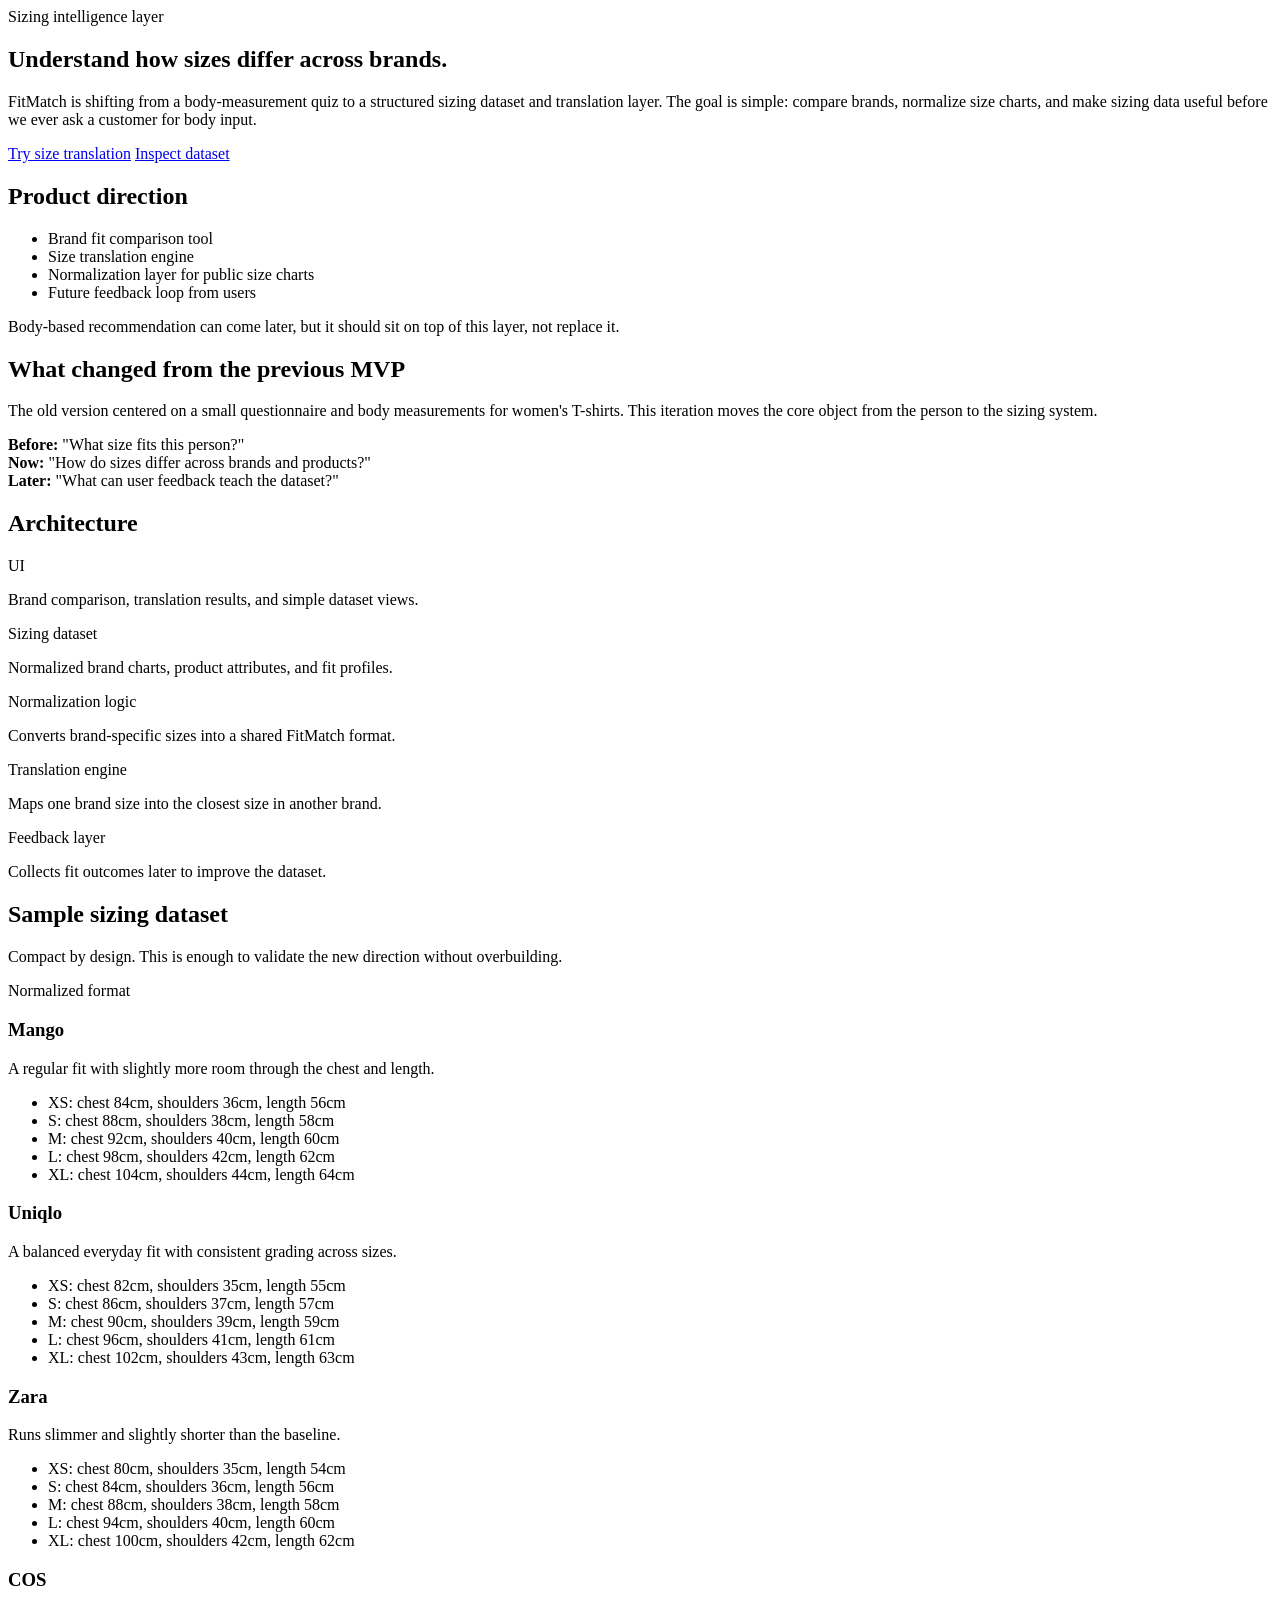
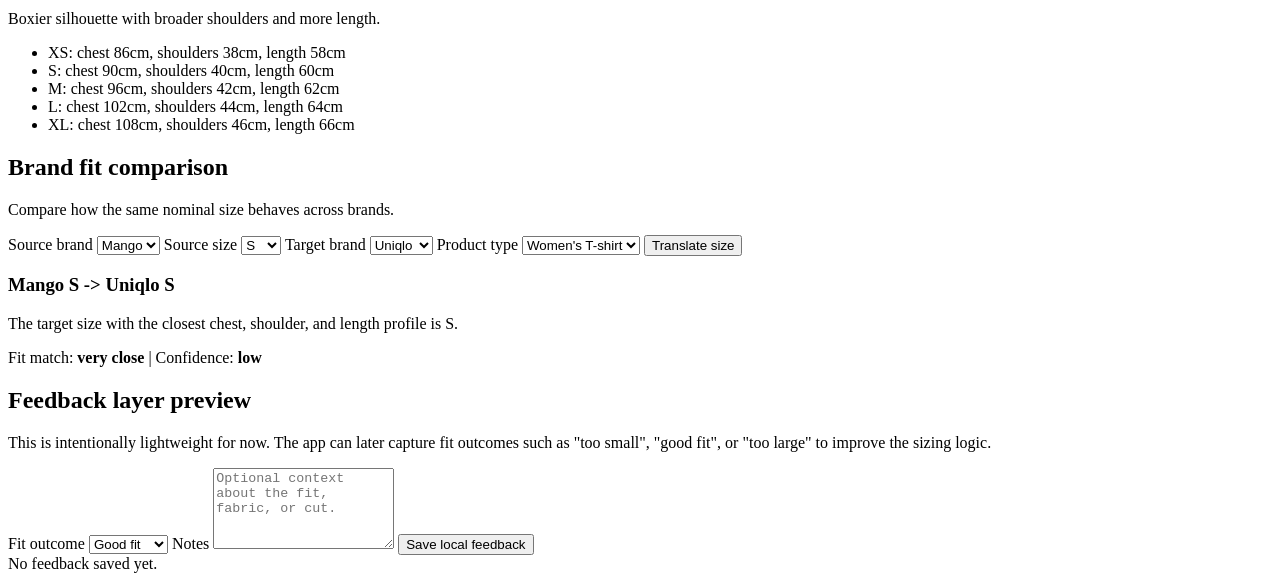
==== index.html @ 179698db "Add cache busting for GitHub Pages assets" ====
<!doctype html>
<html lang="en">
<head>
  <meta charset="utf-8" />
  <meta name="viewport" content="width=device-width, initial-scale=1" />
  <title>FitMatch - Sizing Intelligence Layer</title>
  <meta name="description" content="FitMatch helps translate and compare sizes across brands with a lightweight sizing intelligence layer." />
  <link rel="stylesheet" href="./css/styles.css?v=20260418-2" />
  <script src="./js/data.js?v=20260418-2" defer></script>
  <script src="./js/normalization.js?v=20260418-2" defer></script>
  <script src="./js/translator.js?v=20260418-2" defer></script>
  <script src="./js/app.js?v=20260418-2" defer></script>
</head>
<body>
  <main class="app-shell">
    <section class="hero card">
      <div class="hero-copy">
        <div class="eyebrow">Sizing intelligence layer</div>
        <h1>Understand how sizes differ across brands.</h1>
        <p class="lead">
          FitMatch is shifting from a body-measurement quiz to a structured sizing dataset and
          translation layer. The goal is simple: compare brands, normalize size charts, and make
          sizing data useful before we ever ask a customer for body input.
        </p>

        <div class="hero-actions">
          <a href="#compare" class="primary-link">Try size translation</a>
          <a href="#dataset" class="secondary-link">Inspect dataset</a>
        </div>
      </div>

      <aside class="hero-panel">
        <h2>Product direction</h2>
        <ul>
          <li>Brand fit comparison tool</li>
          <li>Size translation engine</li>
          <li>Normalization layer for public size charts</li>
          <li>Future feedback loop from users</li>
        </ul>
        <p class="note">
          Body-based recommendation can come later, but it should sit on top of this layer, not
          replace it.
        </p>
      </aside>
    </section>

    <section class="grid two-up">
      <article class="card section-card">
        <h2>What changed from the previous MVP</h2>
        <p>
          The old version centered on a small questionnaire and body measurements for women's
          T-shirts. This iteration moves the core object from the person to the sizing system.
        </p>
        <div class="bullet-list">
          <div><strong>Before:</strong> "What size fits this person?"</div>
          <div><strong>Now:</strong> "How do sizes differ across brands and products?"</div>
          <div><strong>Later:</strong> "What can user feedback teach the dataset?"</div>
        </div>
      </article>

      <article class="card section-card">
        <h2>Architecture</h2>
        <div class="architecture">
          <div>
            <span>UI</span>
            <p>Brand comparison, translation results, and simple dataset views.</p>
          </div>
          <div>
            <span>Sizing dataset</span>
            <p>Normalized brand charts, product attributes, and fit profiles.</p>
          </div>
          <div>
            <span>Normalization logic</span>
            <p>Converts brand-specific sizes into a shared FitMatch format.</p>
          </div>
          <div>
            <span>Translation engine</span>
            <p>Maps one brand size into the closest size in another brand.</p>
          </div>
          <div>
            <span>Feedback layer</span>
            <p>Collects fit outcomes later to improve the dataset.</p>
          </div>
        </div>
      </article>
    </section>

    <section id="dataset" class="card section-card">
      <div class="section-heading">
        <div>
          <h2>Sample sizing dataset</h2>
          <p>Compact by design. This is enough to validate the new direction without overbuilding.</p>
        </div>
        <span class="badge">Normalized format</span>
      </div>
      <div id="datasetGrid" class="brand-grid"></div>
    </section>

    <section id="compare" class="grid two-up">
      <article class="card section-card">
        <div class="section-heading">
          <div>
            <h2>Brand fit comparison</h2>
            <p>Compare how the same nominal size behaves across brands.</p>
          </div>
        </div>

        <form id="compareForm" class="form-grid">
          <label>
            Source brand
            <select id="sourceBrand"></select>
          </label>

          <label>
            Source size
            <select id="sourceSize"></select>
          </label>

          <label>
            Target brand
            <select id="targetBrand"></select>
          </label>

          <label>
            Product type
            <select id="productType">
              <option value="tshirt">Women's T-shirt</option>
            </select>
          </label>

          <button type="submit">Translate size</button>
        </form>

        <div id="translationResult" class="result-box">
          <h3>Translation result</h3>
          <p>Select two brands to see how the same size translates.</p>
        </div>
      </article>

      <article class="card section-card">
        <h2>Feedback layer preview</h2>
        <p>
          This is intentionally lightweight for now. The app can later capture fit outcomes such
          as "too small", "good fit", or "too large" to improve the sizing logic.
        </p>
        <div class="feedback-box">
          <label>
            Fit outcome
            <select id="feedbackOutcome">
              <option value="too_small">Too small</option>
              <option value="good_fit" selected>Good fit</option>
              <option value="too_large">Too large</option>
            </select>
          </label>
          <label>
            Notes
            <textarea id="feedbackNotes" rows="5" placeholder="Optional context about the fit, fabric, or cut."></textarea>
          </label>
          <button type="button" id="saveFeedback">Save local feedback</button>
        </div>
        <div id="feedbackStatus" class="micro-status">No feedback saved yet.</div>
      </article>
    </section>
  </main>
</body>
</html>
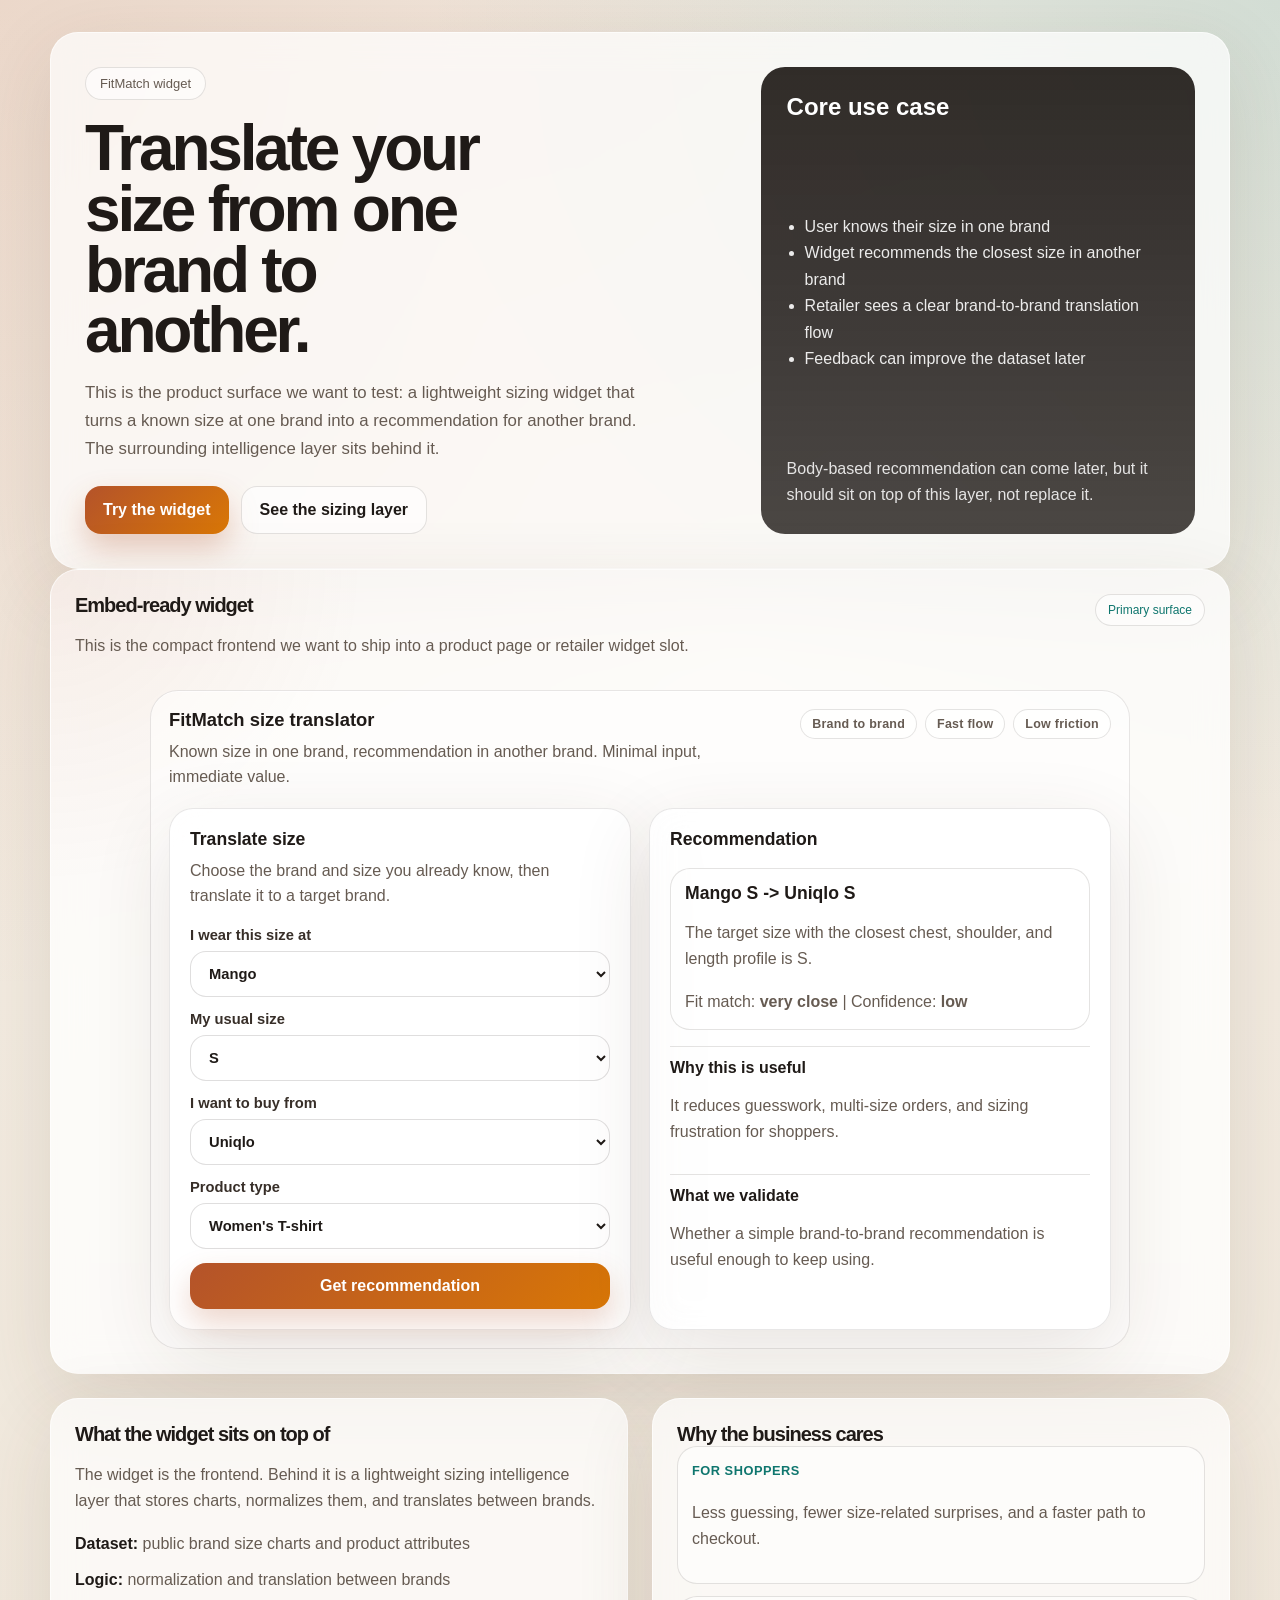
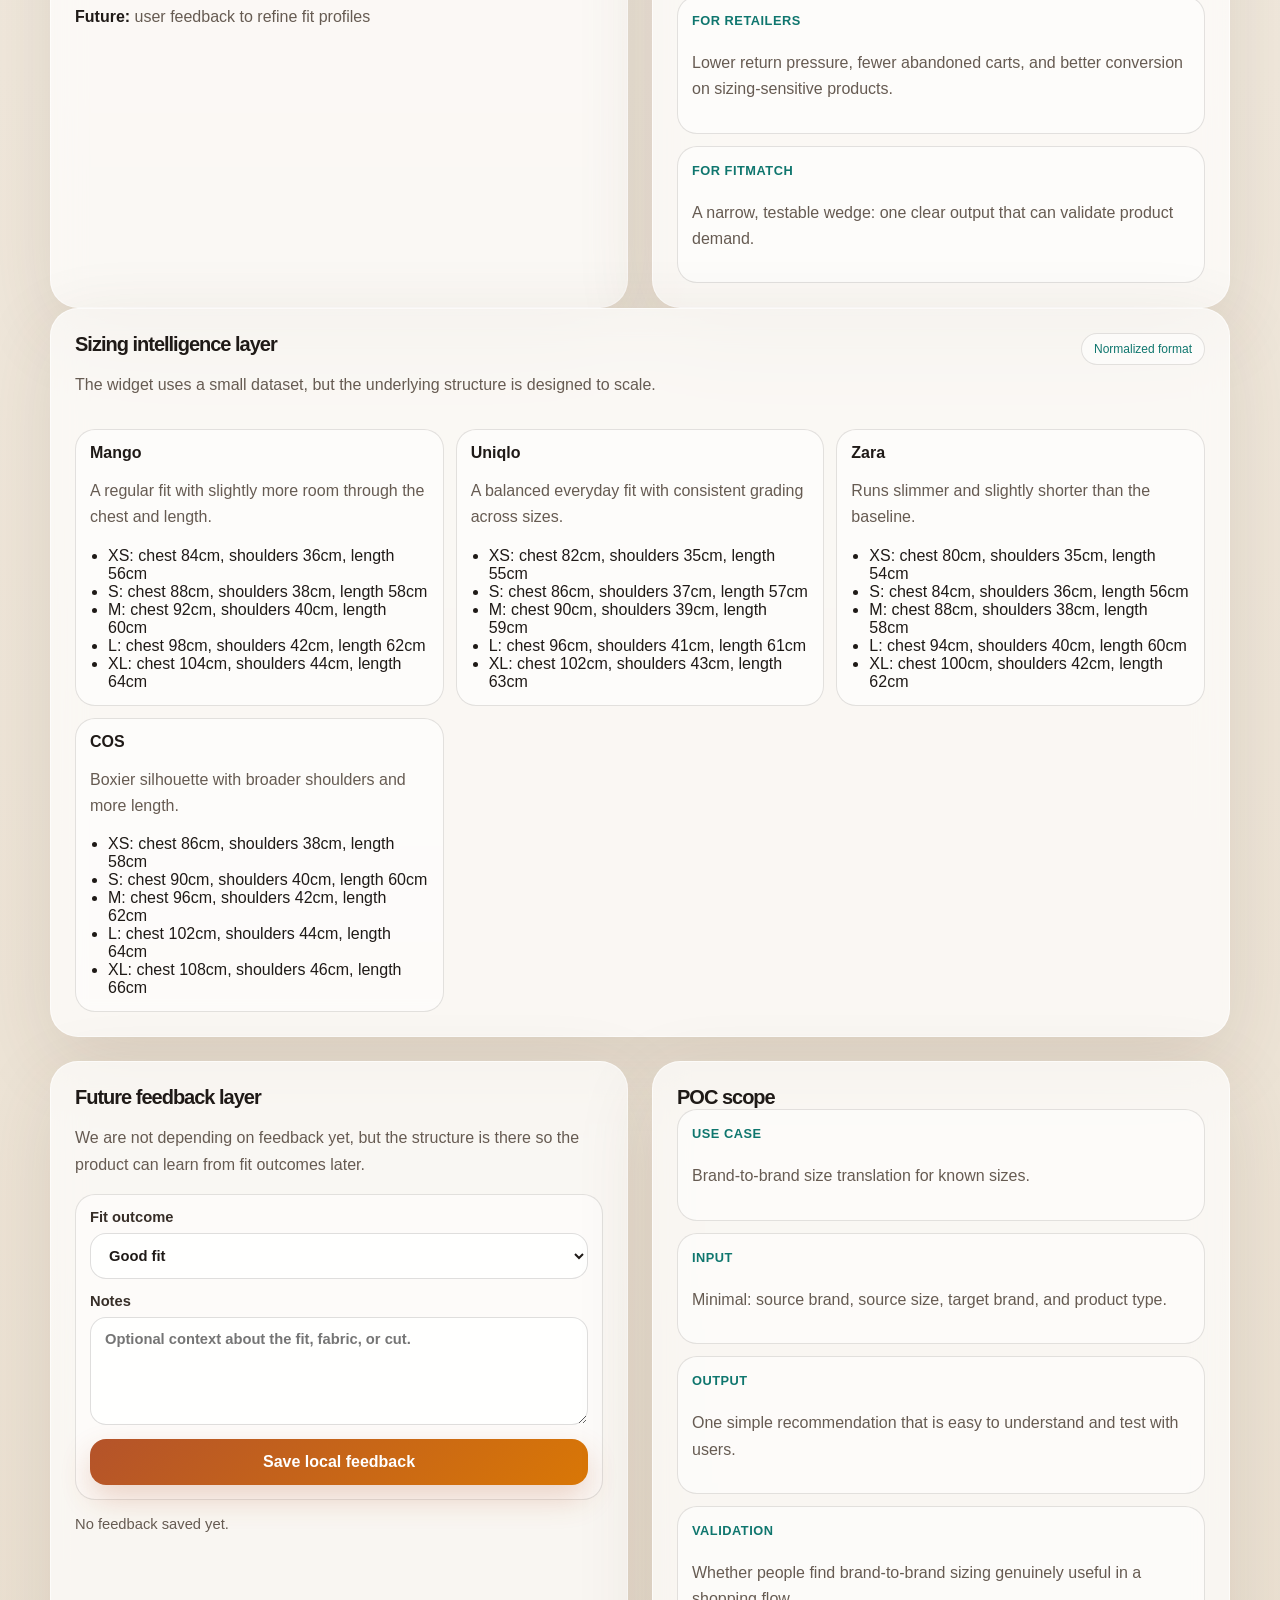
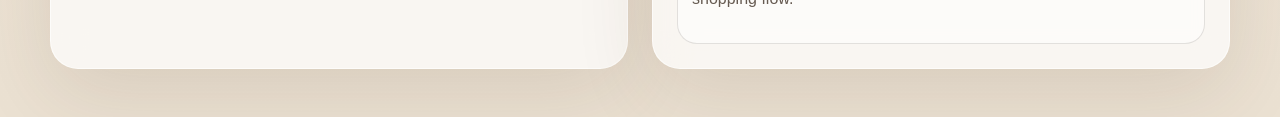
==== commit db843f0c: "Shape widget as embed-ready component" ====
--- a/index.html
+++ b/index.html
@@ -5,143 +5,171 @@
   <meta name="viewport" content="width=device-width, initial-scale=1" />
   <title>FitMatch - Sizing Intelligence Layer</title>
   <meta name="description" content="FitMatch helps translate and compare sizes across brands with a lightweight sizing intelligence layer." />
-  <link rel="stylesheet" href="./css/styles.css?v=20260418-2" />
-  <script src="./js/data.js?v=20260418-2" defer></script>
-  <script src="./js/normalization.js?v=20260418-2" defer></script>
-  <script src="./js/translator.js?v=20260418-2" defer></script>
-  <script src="./js/app.js?v=20260418-2" defer></script>
+  <link rel="stylesheet" href="./css/styles.css?v=20260418-4" />
+  <script src="./js/data.js?v=20260418-4" defer></script>
+  <script src="./js/normalization.js?v=20260418-4" defer></script>
+  <script src="./js/translator.js?v=20260418-4" defer></script>
+  <script src="./js/app.js?v=20260418-4" defer></script>
 </head>
 <body>
   <main class="app-shell">
     <section class="hero card">
       <div class="hero-copy">
-        <div class="eyebrow">Sizing intelligence layer</div>
-        <h1>Understand how sizes differ across brands.</h1>
+        <div class="eyebrow">FitMatch widget</div>
+        <h1>Translate your size from one brand to another.</h1>
         <p class="lead">
-          FitMatch is shifting from a body-measurement quiz to a structured sizing dataset and
-          translation layer. The goal is simple: compare brands, normalize size charts, and make
-          sizing data useful before we ever ask a customer for body input.
+          This is the product surface we want to test: a lightweight sizing widget that turns a
+          known size at one brand into a recommendation for another brand. The surrounding
+          intelligence layer sits behind it.
         </p>
 
         <div class="hero-actions">
-          <a href="#compare" class="primary-link">Try size translation</a>
-          <a href="#dataset" class="secondary-link">Inspect dataset</a>
+          <a href="#widget" class="primary-link">Try the widget</a>
+          <a href="#system" class="secondary-link">See the sizing layer</a>
         </div>
       </div>
 
       <aside class="hero-panel">
-        <h2>Product direction</h2>
+        <h2>Core use case</h2>
         <ul>
-          <li>Brand fit comparison tool</li>
-          <li>Size translation engine</li>
-          <li>Normalization layer for public size charts</li>
-          <li>Future feedback loop from users</li>
+          <li>User knows their size in one brand</li>
+          <li>Widget recommends the closest size in another brand</li>
+          <li>Retailer sees a clear brand-to-brand translation flow</li>
+          <li>Feedback can improve the dataset later</li>
         </ul>
         <p class="note">
-          Body-based recommendation can come later, but it should sit on top of this layer, not
-          replace it.
+          Body-based recommendation can come later, but it should sit on top of this layer, not replace it.
         </p>
       </aside>
     </section>
 
-    <section class="grid two-up">
-      <article class="card section-card">
-        <h2>What changed from the previous MVP</h2>
-        <p>
-          The old version centered on a small questionnaire and body measurements for women's
-          T-shirts. This iteration moves the core object from the person to the sizing system.
-        </p>
-        <div class="bullet-list">
-          <div><strong>Before:</strong> "What size fits this person?"</div>
-          <div><strong>Now:</strong> "How do sizes differ across brands and products?"</div>
-          <div><strong>Later:</strong> "What can user feedback teach the dataset?"</div>
-        </div>
-      </article>
-
-      <article class="card section-card">
-        <h2>Architecture</h2>
-        <div class="architecture">
-          <div>
-            <span>UI</span>
-            <p>Brand comparison, translation results, and simple dataset views.</p>
-          </div>
-          <div>
-            <span>Sizing dataset</span>
-            <p>Normalized brand charts, product attributes, and fit profiles.</p>
-          </div>
-          <div>
-            <span>Normalization logic</span>
-            <p>Converts brand-specific sizes into a shared FitMatch format.</p>
-          </div>
-          <div>
-            <span>Translation engine</span>
-            <p>Maps one brand size into the closest size in another brand.</p>
-          </div>
-          <div>
-            <span>Feedback layer</span>
-            <p>Collects fit outcomes later to improve the dataset.</p>
-          </div>
-        </div>
-      </article>
-    </section>
-
-    <section id="dataset" class="card section-card">
+    <section id="widget" class="card section-card widget-card">
       <div class="section-heading">
         <div>
-          <h2>Sample sizing dataset</h2>
-          <p>Compact by design. This is enough to validate the new direction without overbuilding.</p>
+          <h2>Embed-ready widget</h2>
+          <p>This is the compact frontend we want to ship into a product page or retailer widget slot.</p>
+        </div>
+        <span class="badge">Primary surface</span>
+      </div>
+
+      <div class="widget-shell">
+        <div class="widget-shell-top">
+          <div>
+            <h3>FitMatch size translator</h3>
+            <p>Known size in one brand, recommendation in another brand. Minimal input, immediate value.</p>
+          </div>
+          <div class="widget-chip-row">
+            <span class="widget-chip">Brand to brand</span>
+            <span class="widget-chip">Fast flow</span>
+            <span class="widget-chip">Low friction</span>
+          </div>
+        </div>
+
+        <div class="grid two-up widget-grid">
+          <article class="widget-form card">
+            <div class="widget-header">
+              <h3>Translate size</h3>
+              <p>Choose the brand and size you already know, then translate it to a target brand.</p>
+            </div>
+
+            <form id="compareForm" class="form-grid">
+              <label>
+                I wear this size at
+                <select id="sourceBrand"></select>
+              </label>
+
+              <label>
+                My usual size
+                <select id="sourceSize"></select>
+              </label>
+
+              <label>
+                I want to buy from
+                <select id="targetBrand"></select>
+              </label>
+
+              <label>
+                Product type
+                <select id="productType">
+                  <option value="tshirt">Women's T-shirt</option>
+                </select>
+              </label>
+
+              <button type="submit">Get recommendation</button>
+            </form>
+          </article>
+
+          <article class="widget-result card">
+            <h3>Recommendation</h3>
+            <div id="translationResult" class="result-box">
+              <h3>Translation result</h3>
+              <p>Select two brands to see how the same size translates.</p>
+            </div>
+            <div class="widget-summary">
+              <div>
+                <strong>Why this is useful</strong>
+                <p>It reduces guesswork, multi-size orders, and sizing frustration for shoppers.</p>
+              </div>
+              <div>
+                <strong>What we validate</strong>
+                <p>Whether a simple brand-to-brand recommendation is useful enough to keep using.</p>
+              </div>
+            </div>
+          </article>
+        </div>
+      </div>
+    </section>
+
+    <section class="grid two-up">
+      <article class="card section-card">
+        <h2>What the widget sits on top of</h2>
+        <p>
+          The widget is the frontend. Behind it is a lightweight sizing intelligence layer that
+          stores charts, normalizes them, and translates between brands.
+        </p>
+        <div class="bullet-list">
+          <div><strong>Dataset:</strong> public brand size charts and product attributes</div>
+          <div><strong>Logic:</strong> normalization and translation between brands</div>
+          <div><strong>Future:</strong> user feedback to refine fit profiles</div>
+        </div>
+      </article>
+
+      <article class="card section-card">
+        <h2>Why the business cares</h2>
+        <div class="architecture">
+          <div>
+            <span>For shoppers</span>
+            <p>Less guessing, fewer size-related surprises, and a faster path to checkout.</p>
+          </div>
+          <div>
+            <span>For retailers</span>
+            <p>Lower return pressure, fewer abandoned carts, and better conversion on sizing-sensitive products.</p>
+          </div>
+          <div>
+            <span>For FitMatch</span>
+            <p>A narrow, testable wedge: one clear output that can validate product demand.</p>
+          </div>
+        </div>
+      </article>
+    </section>
+
+    <section id="system" class="card section-card">
+      <div class="section-heading">
+        <div>
+          <h2>Sizing intelligence layer</h2>
+          <p>The widget uses a small dataset, but the underlying structure is designed to scale.</p>
         </div>
         <span class="badge">Normalized format</span>
       </div>
       <div id="datasetGrid" class="brand-grid"></div>
     </section>
 
-    <section id="compare" class="grid two-up">
-      <article class="card section-card">
-        <div class="section-heading">
-          <div>
-            <h2>Brand fit comparison</h2>
-            <p>Compare how the same nominal size behaves across brands.</p>
-          </div>
-        </div>
-
-        <form id="compareForm" class="form-grid">
-          <label>
-            Source brand
-            <select id="sourceBrand"></select>
-          </label>
-
-          <label>
-            Source size
-            <select id="sourceSize"></select>
-          </label>
-
-          <label>
-            Target brand
-            <select id="targetBrand"></select>
-          </label>
-
-          <label>
-            Product type
-            <select id="productType">
-              <option value="tshirt">Women's T-shirt</option>
-            </select>
-          </label>
-
-          <button type="submit">Translate size</button>
-        </form>
-
-        <div id="translationResult" class="result-box">
-          <h3>Translation result</h3>
-          <p>Select two brands to see how the same size translates.</p>
-        </div>
-      </article>
-
-      <article class="card section-card">
-        <h2>Feedback layer preview</h2>
+    <section class="grid two-up">
+      <article class="card section-card">
+        <h2>Future feedback layer</h2>
         <p>
-          This is intentionally lightweight for now. The app can later capture fit outcomes such
-          as "too small", "good fit", or "too large" to improve the sizing logic.
+          We are not depending on feedback yet, but the structure is there so the product can
+          learn from fit outcomes later.
         </p>
         <div class="feedback-box">
           <label>
@@ -160,6 +188,28 @@
         </div>
         <div id="feedbackStatus" class="micro-status">No feedback saved yet.</div>
       </article>
+
+      <article class="card section-card">
+        <h2>POC scope</h2>
+        <div class="architecture">
+          <div>
+            <span>Use case</span>
+            <p>Brand-to-brand size translation for known sizes.</p>
+          </div>
+          <div>
+            <span>Input</span>
+            <p>Minimal: source brand, source size, target brand, and product type.</p>
+          </div>
+          <div>
+            <span>Output</span>
+            <p>One simple recommendation that is easy to understand and test with users.</p>
+          </div>
+          <div>
+            <span>Validation</span>
+            <p>Whether people find brand-to-brand sizing genuinely useful in a shopping flow.</p>
+          </div>
+        </div>
+      </article>
     </section>
   </main>
 </body>
--- a/css/styles.css
+++ b/css/styles.css
@@ -0,0 +1,436 @@
+:root {
+  --bg: #f5efe6;
+  --bg-2: #ebe1d2;
+  --card: rgba(255, 255, 255, 0.7);
+  --card-border: rgba(36, 28, 22, 0.12);
+  --text: #1f1a17;
+  --muted: #665b52;
+  --accent: #b4532a;
+  --accent-2: #0f766e;
+  --shadow: 0 24px 80px rgba(74, 47, 31, 0.12);
+  --radius: 28px;
+}
+
+* {
+  box-sizing: border-box;
+}
+
+html {
+  scroll-behavior: smooth;
+}
+
+body {
+  margin: 0;
+  min-height: 100vh;
+  color: var(--text);
+  font-family: Inter, "Segoe UI", Arial, sans-serif;
+  background:
+    radial-gradient(circle at top left, rgba(180, 83, 42, 0.15), transparent 28%),
+    radial-gradient(circle at top right, rgba(15, 118, 110, 0.15), transparent 24%),
+    linear-gradient(180deg, var(--bg) 0%, var(--bg-2) 100%);
+}
+
+a {
+  color: inherit;
+  text-decoration: none;
+}
+
+.app-shell {
+  width: min(1180px, calc(100% - 32px));
+  margin: 0 auto;
+  padding: 32px 0 48px;
+}
+
+.card {
+  background: var(--card);
+  border: 1px solid rgba(255, 255, 255, 0.6);
+  backdrop-filter: blur(16px);
+  box-shadow: var(--shadow);
+  border-radius: var(--radius);
+}
+
+.hero {
+  display: grid;
+  grid-template-columns: 1.2fr 0.8fr;
+  gap: 24px;
+  padding: 34px;
+}
+
+.hero-copy h1,
+.section-card h2 {
+  margin: 0;
+  letter-spacing: -0.05em;
+}
+
+.hero-copy h1 {
+  font-size: clamp(2.4rem, 5vw, 4.8rem);
+  line-height: 0.95;
+  max-width: 12ch;
+}
+
+.eyebrow,
+.badge {
+  display: inline-flex;
+  align-items: center;
+  border-radius: 999px;
+  border: 1px solid var(--card-border);
+  background: rgba(255, 255, 255, 0.55);
+}
+
+.eyebrow {
+  padding: 8px 14px;
+  font-size: 13px;
+  color: var(--muted);
+  margin-bottom: 18px;
+}
+
+.lead,
+.section-card p,
+.hero-panel li,
+.hero-panel .note,
+.result-box p,
+.micro-status,
+.architecture p,
+.bullet-list {
+  color: var(--muted);
+  line-height: 1.65;
+}
+
+.lead {
+  margin: 18px 0 0;
+  max-width: 62ch;
+  font-size: 1.05rem;
+}
+
+.hero-actions {
+  display: flex;
+  flex-wrap: wrap;
+  gap: 12px;
+  margin-top: 24px;
+}
+
+.primary-link,
+.secondary-link,
+button {
+  border-radius: 16px;
+  padding: 14px 18px;
+  font: inherit;
+  font-weight: 700;
+}
+
+.primary-link,
+.secondary-link {
+  display: inline-flex;
+  align-items: center;
+  justify-content: center;
+}
+
+.primary-link {
+  color: #fff;
+  background: linear-gradient(135deg, var(--accent), #d97706);
+  box-shadow: 0 14px 30px rgba(180, 83, 42, 0.28);
+}
+
+.secondary-link {
+  border: 1px solid var(--card-border);
+  background: rgba(255, 255, 255, 0.6);
+}
+
+.hero-panel {
+  padding: 26px;
+  display: flex;
+  flex-direction: column;
+  justify-content: space-between;
+  gap: 18px;
+  color: #fff;
+  border-radius: calc(var(--radius) - 4px);
+  background:
+    linear-gradient(180deg, rgba(31, 26, 23, 0.92), rgba(31, 26, 23, 0.8)),
+    url("https://images.unsplash.com/photo-1483985988355-763728e1935b?auto=format&fit=crop&w=1200&q=80") center/cover;
+}
+
+.hero-panel h2 {
+  margin: 0 0 10px;
+}
+
+.hero-panel ul {
+  margin: 0;
+  padding-left: 18px;
+}
+
+.hero-panel li {
+  color: rgba(255, 255, 255, 0.9);
+}
+
+.hero-panel .note {
+  color: rgba(255, 255, 255, 0.86);
+  margin: 0;
+}
+
+.grid {
+  display: grid;
+  gap: 24px;
+  margin-top: 24px;
+}
+
+.two-up {
+  grid-template-columns: repeat(2, minmax(0, 1fr));
+}
+
+.section-card {
+  padding: 24px;
+}
+
+.widget-card {
+  background:
+    radial-gradient(circle at top left, rgba(180, 83, 42, 0.08), transparent 22%),
+    rgba(255, 255, 255, 0.78);
+}
+
+.widget-shell {
+  max-width: 980px;
+  margin: 0 auto;
+  padding: 18px;
+  border-radius: 28px;
+  border: 1px solid rgba(36, 28, 22, 0.1);
+  background: rgba(255, 255, 255, 0.5);
+  box-shadow: inset 0 1px 0 rgba(255, 255, 255, 0.6);
+}
+
+.widget-shell-top {
+  display: flex;
+  align-items: flex-start;
+  justify-content: space-between;
+  gap: 18px;
+  margin-bottom: 18px;
+}
+
+.widget-shell-top h3 {
+  margin: 0 0 8px;
+  font-size: 1.15rem;
+}
+
+.widget-shell-top p {
+  margin: 0;
+  color: var(--muted);
+  line-height: 1.6;
+  max-width: 60ch;
+}
+
+.widget-chip-row {
+  display: flex;
+  flex-wrap: wrap;
+  justify-content: flex-end;
+  gap: 8px;
+}
+
+.widget-chip {
+  display: inline-flex;
+  align-items: center;
+  padding: 7px 11px;
+  border-radius: 999px;
+  border: 1px solid rgba(36, 28, 22, 0.12);
+  background: rgba(255, 255, 255, 0.72);
+  color: var(--muted);
+  font-size: 0.78rem;
+  font-weight: 700;
+  letter-spacing: 0.02em;
+}
+
+.section-heading {
+  display: flex;
+  align-items: flex-start;
+  justify-content: space-between;
+  gap: 16px;
+  margin-bottom: 14px;
+}
+
+.section-card h2 {
+  font-size: 1.25rem;
+}
+
+.badge {
+  padding: 8px 12px;
+  font-size: 12px;
+  color: var(--accent-2);
+  white-space: nowrap;
+}
+
+.bullet-list {
+  display: grid;
+  gap: 10px;
+  margin-top: 16px;
+}
+
+.bullet-list strong {
+  color: var(--text);
+}
+
+.architecture {
+  display: grid;
+  gap: 12px;
+}
+
+.architecture > div,
+.brand-card,
+.result-box,
+.feedback-box {
+  border: 1px solid var(--card-border);
+  border-radius: 20px;
+  background: rgba(255, 255, 255, 0.52);
+  padding: 14px;
+}
+
+.architecture span {
+  display: inline-flex;
+  margin-bottom: 6px;
+  font-size: 0.8rem;
+  font-weight: 700;
+  letter-spacing: 0.04em;
+  text-transform: uppercase;
+  color: var(--accent-2);
+}
+
+.brand-grid {
+  display: grid;
+  grid-template-columns: repeat(3, minmax(0, 1fr));
+  gap: 12px;
+}
+
+.brand-card h3,
+.result-box h3 {
+  margin: 0 0 8px;
+  font-size: 1rem;
+}
+
+.brand-card ul {
+  margin: 10px 0 0;
+  padding-left: 18px;
+}
+
+.form-grid,
+.feedback-box {
+  display: grid;
+  gap: 14px;
+}
+
+.widget-grid {
+  gap: 18px;
+  margin-top: 4px;
+}
+
+.widget-form,
+.widget-result {
+  padding: 20px;
+  border-radius: 24px;
+  background: rgba(255, 255, 255, 0.6);
+  border: 1px solid rgba(36, 28, 22, 0.1);
+}
+
+.widget-header h3,
+.widget-result h3 {
+  margin: 0 0 8px;
+  font-size: 1.1rem;
+}
+
+.widget-header p {
+  margin: 0 0 18px;
+  color: var(--muted);
+  line-height: 1.6;
+}
+
+.widget-summary {
+  display: grid;
+  gap: 12px;
+  margin-top: 16px;
+}
+
+.widget-summary > div {
+  padding-top: 12px;
+  border-top: 1px solid rgba(36, 28, 22, 0.12);
+}
+
+.widget-summary strong {
+  display: block;
+  margin-bottom: 4px;
+}
+
+label {
+  display: grid;
+  gap: 8px;
+  font-size: 0.92rem;
+  font-weight: 600;
+  color: #372e28;
+}
+
+select,
+textarea {
+  width: 100%;
+  border: 1px solid rgba(31, 26, 23, 0.14);
+  border-radius: 16px;
+  padding: 13px 14px;
+  font: inherit;
+  background: rgba(255, 255, 255, 0.82);
+  color: var(--text);
+  outline: none;
+}
+
+select:focus,
+textarea:focus {
+  border-color: rgba(180, 83, 42, 0.45);
+}
+
+button {
+  border: 0;
+  cursor: pointer;
+  background: linear-gradient(135deg, var(--accent), #d97706);
+  color: #fff;
+  box-shadow: 0 14px 30px rgba(180, 83, 42, 0.24);
+}
+
+.result-box {
+  margin-top: 18px;
+}
+
+.result-box p:last-child {
+  margin-bottom: 0;
+}
+
+.micro-status {
+  margin-top: 12px;
+  font-size: 0.92rem;
+}
+
+@media (max-width: 920px) {
+  .hero,
+  .two-up,
+  .brand-grid {
+    grid-template-columns: 1fr;
+  }
+
+  .hero,
+  .section-card {
+    padding: 22px;
+  }
+
+  .section-heading {
+    flex-direction: column;
+  }
+
+  .hero-copy h1 {
+    max-width: none;
+  }
+
+  .widget-form,
+  .widget-result {
+    padding: 18px;
+  }
+
+  .widget-shell-top {
+    flex-direction: column;
+  }
+
+  .widget-chip-row {
+    justify-content: flex-start;
+  }
+}
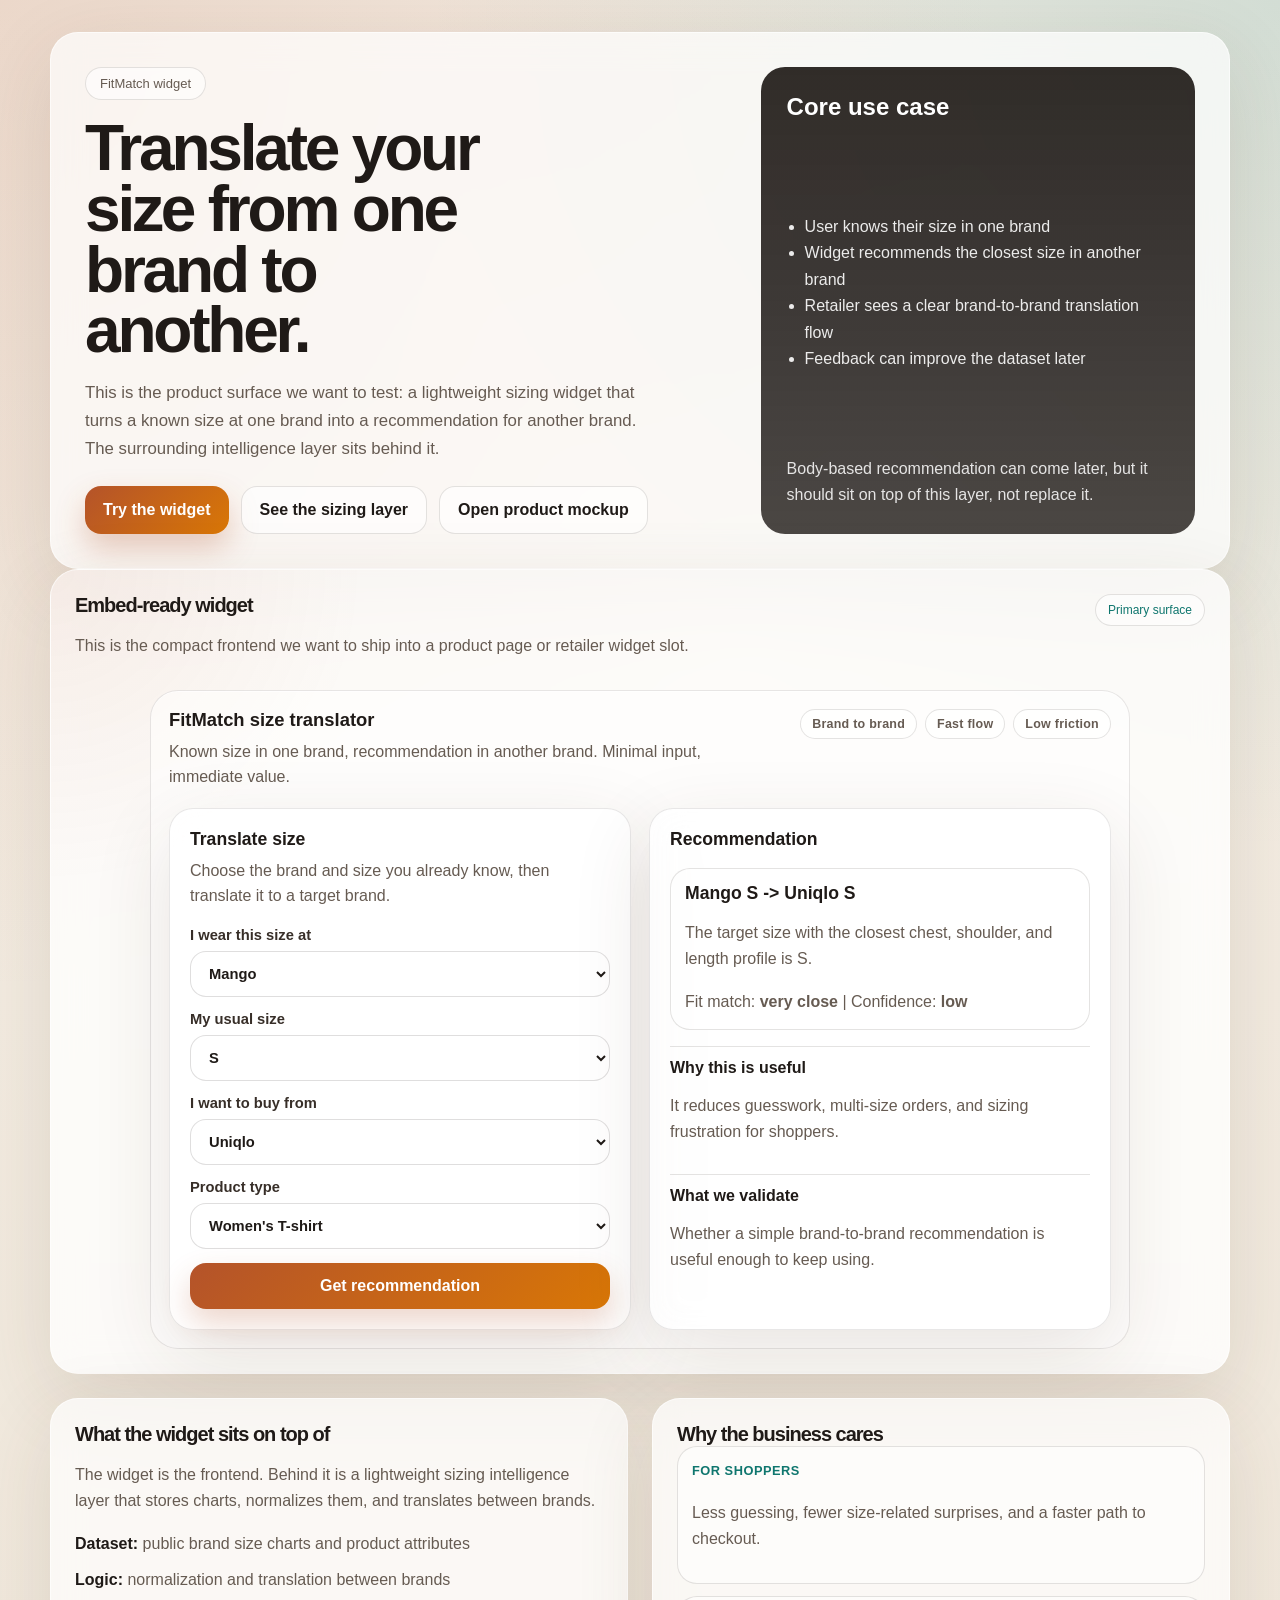
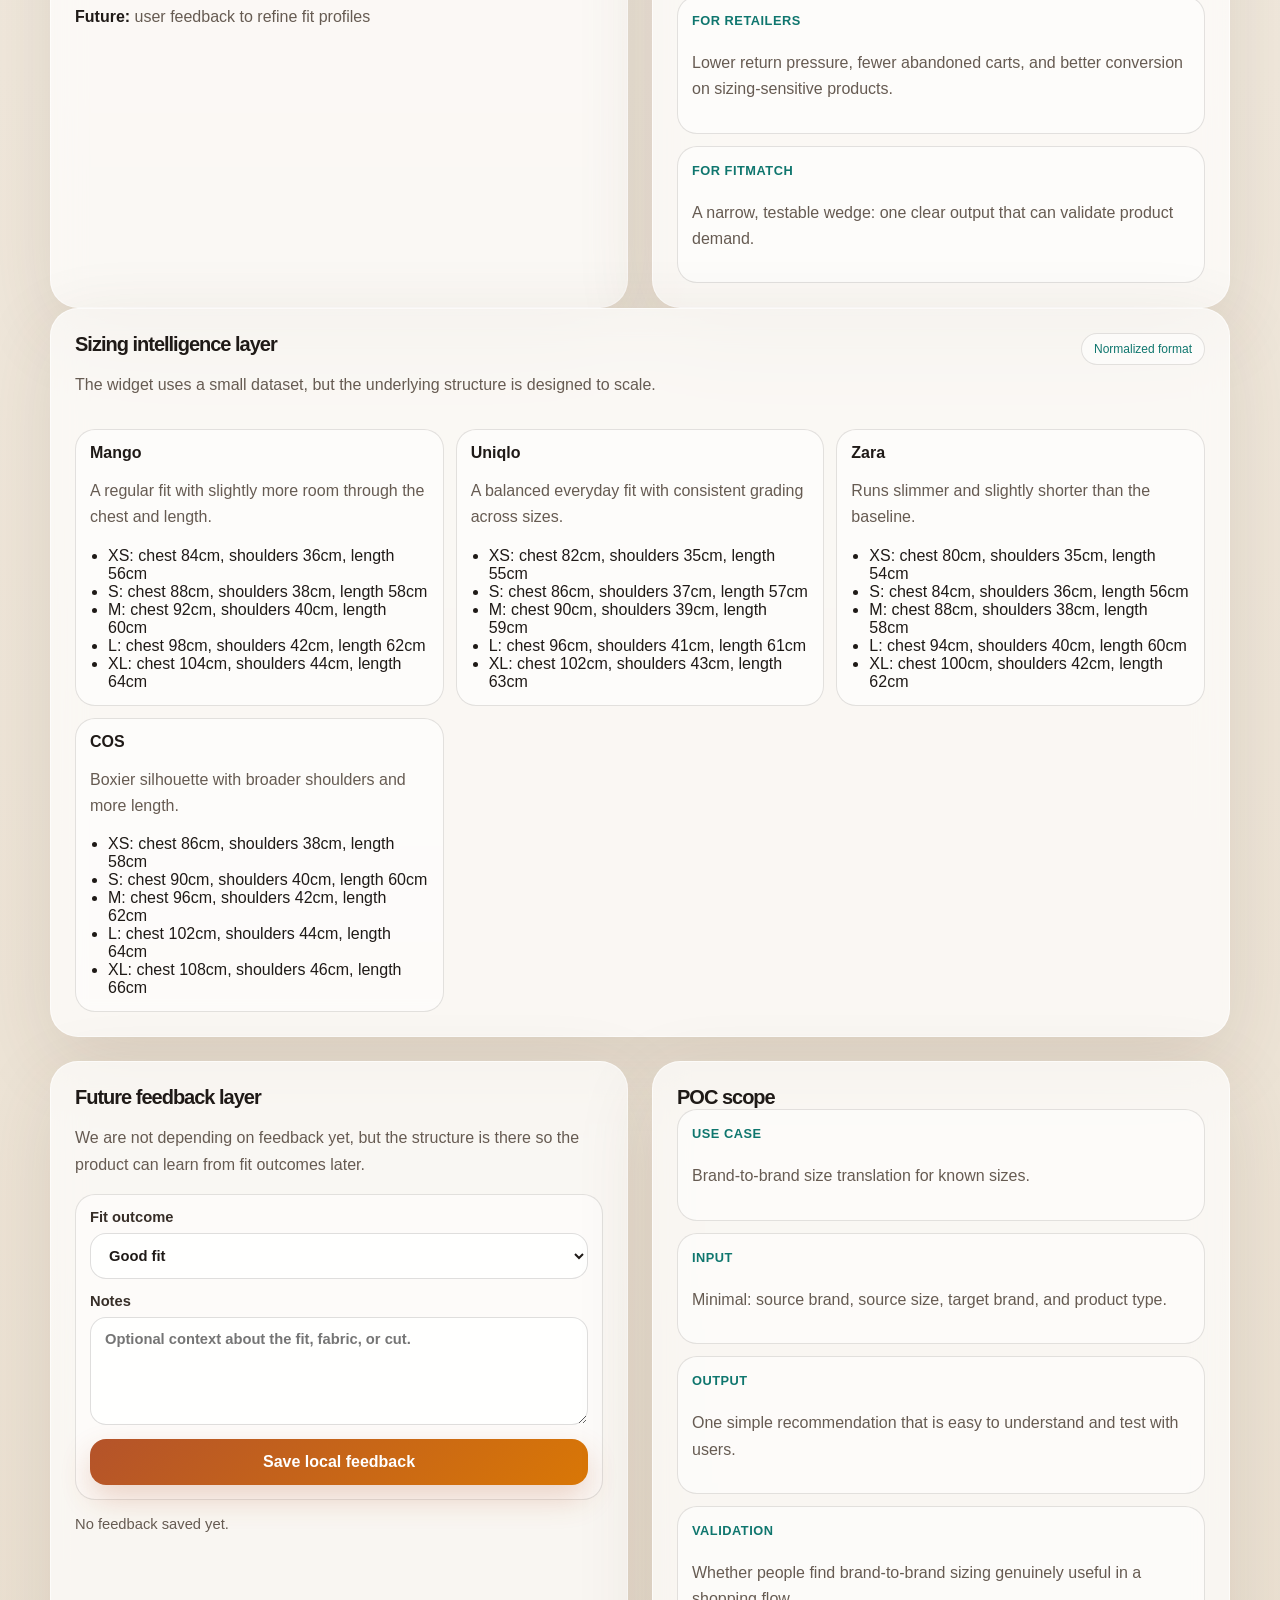
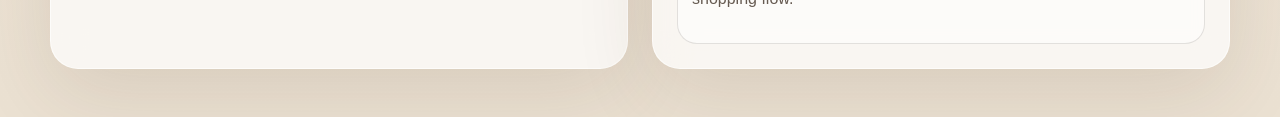
==== commit eaa6018e: "Add product page mockup for widget placement" ====
--- a/index.html
+++ b/index.html
@@ -5,11 +5,11 @@
   <meta name="viewport" content="width=device-width, initial-scale=1" />
   <title>FitMatch - Sizing Intelligence Layer</title>
   <meta name="description" content="FitMatch helps translate and compare sizes across brands with a lightweight sizing intelligence layer." />
-  <link rel="stylesheet" href="./css/styles.css?v=20260418-4" />
-  <script src="./js/data.js?v=20260418-4" defer></script>
-  <script src="./js/normalization.js?v=20260418-4" defer></script>
-  <script src="./js/translator.js?v=20260418-4" defer></script>
-  <script src="./js/app.js?v=20260418-4" defer></script>
+  <link rel="stylesheet" href="./css/styles.css?v=20260419-1" />
+  <script src="./js/data.js?v=20260419-1" defer></script>
+  <script src="./js/normalization.js?v=20260419-1" defer></script>
+  <script src="./js/translator.js?v=20260419-1" defer></script>
+  <script src="./js/app.js?v=20260419-1" defer></script>
 </head>
 <body>
   <main class="app-shell">
@@ -26,6 +26,7 @@
         <div class="hero-actions">
           <a href="#widget" class="primary-link">Try the widget</a>
           <a href="#system" class="secondary-link">See the sizing layer</a>
+          <a href="./mockup.html?v=20260419-1" class="secondary-link">Open product mockup</a>
         </div>
       </div>
 
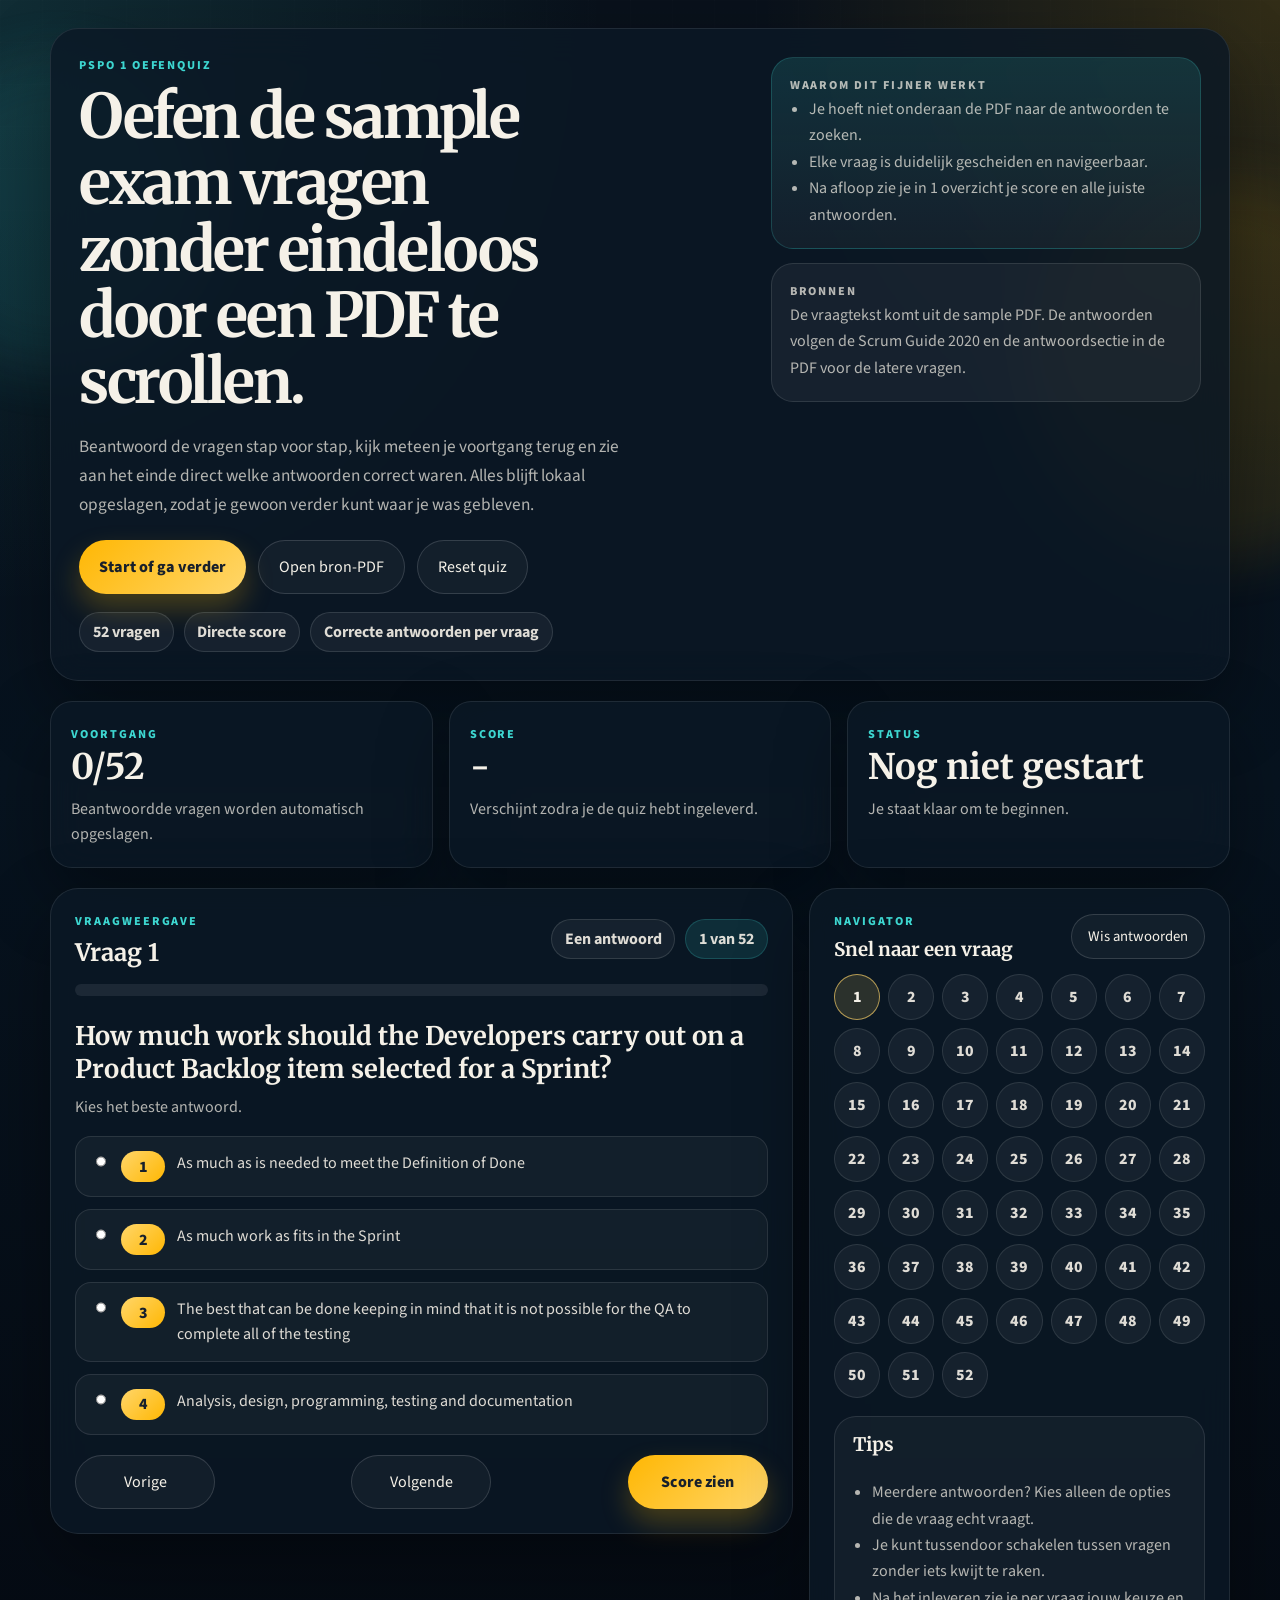
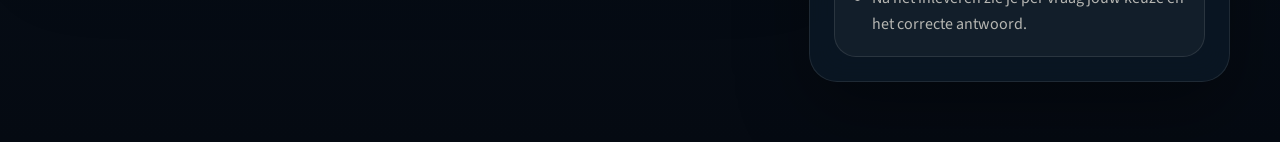
==== commit 6d92c3b6: "Build PSPO practice quiz" ====
--- a/index.html
+++ b/index.html
@@ -1,216 +1,158 @@
 <!doctype html>
-<html lang="en">
+<html lang="nl">
 <head>
   <meta charset="utf-8" />
   <meta name="viewport" content="width=device-width, initial-scale=1" />
-  <title>FitMatch - Sizing Intelligence Layer</title>
-  <meta name="description" content="FitMatch helps translate and compare sizes across brands with a lightweight sizing intelligence layer." />
-  <link rel="stylesheet" href="./css/styles.css?v=20260419-1" />
-  <script src="./js/data.js?v=20260419-1" defer></script>
-  <script src="./js/normalization.js?v=20260419-1" defer></script>
-  <script src="./js/translator.js?v=20260419-1" defer></script>
-  <script src="./js/app.js?v=20260419-1" defer></script>
+  <title>PSPO 1 Oefenquiz</title>
+  <meta
+    name="description"
+    content="Oefen de Scrum Product Owner sample exam vragen in een overzichtelijke quiz met score, navigatie en correcte antwoorden per vraag."
+  />
+  <link rel="preconnect" href="https://fonts.googleapis.com" />
+  <link rel="preconnect" href="https://fonts.gstatic.com" crossorigin />
+  <link
+    href="https://fonts.googleapis.com/css2?family=Merriweather:wght@700;900&family=Source+Sans+3:wght@400;500;600;700;800&display=swap"
+    rel="stylesheet"
+  />
+  <link rel="stylesheet" href="./css/styles.css" />
+  <script src="./js/questions.js" defer></script>
+  <script src="./js/app.js" defer></script>
 </head>
 <body>
+  <div class="page-glow page-glow-a"></div>
+  <div class="page-glow page-glow-b"></div>
+
   <main class="app-shell">
     <section class="hero card">
       <div class="hero-copy">
-        <div class="eyebrow">FitMatch widget</div>
-        <h1>Translate your size from one brand to another.</h1>
+        <p class="eyebrow">PSPO 1 oefenquiz</p>
+        <h1>Oefen de sample exam vragen zonder eindeloos door een PDF te scrollen.</h1>
         <p class="lead">
-          This is the product surface we want to test: a lightweight sizing widget that turns a
-          known size at one brand into a recommendation for another brand. The surrounding
-          intelligence layer sits behind it.
+          Beantwoord de vragen stap voor stap, kijk meteen je voortgang terug en zie aan het
+          einde direct welke antwoorden correct waren. Alles blijft lokaal opgeslagen, zodat je
+          gewoon verder kunt waar je was gebleven.
         </p>
 
         <div class="hero-actions">
-          <a href="#widget" class="primary-link">Try the widget</a>
-          <a href="#system" class="secondary-link">See the sizing layer</a>
-          <a href="./mockup.html?v=20260419-1" class="secondary-link">Open product mockup</a>
+          <button id="startBtn" class="primary-action" type="button">Start of ga verder</button>
+          <a class="secondary-action" href="./Scrum%20Product%20Owner%20Sample%20Exam%20Questions.pdf" download>
+            Open bron-PDF
+          </a>
+          <button id="resetBtnTop" class="ghost-action" type="button">Reset quiz</button>
+        </div>
+
+        <div class="hero-notes">
+          <span>52 vragen</span>
+          <span>Directe score</span>
+          <span>Correcte antwoorden per vraag</span>
         </div>
       </div>
 
       <aside class="hero-panel">
-        <h2>Core use case</h2>
-        <ul>
-          <li>User knows their size in one brand</li>
-          <li>Widget recommends the closest size in another brand</li>
-          <li>Retailer sees a clear brand-to-brand translation flow</li>
-          <li>Feedback can improve the dataset later</li>
-        </ul>
-        <p class="note">
-          Body-based recommendation can come later, but it should sit on top of this layer, not replace it.
-        </p>
+        <div class="panel-card accent">
+          <p class="panel-label">Waarom dit fijner werkt</p>
+          <ul>
+            <li>Je hoeft niet onderaan de PDF naar de antwoorden te zoeken.</li>
+            <li>Elke vraag is duidelijk gescheiden en navigeerbaar.</li>
+            <li>Na afloop zie je in 1 overzicht je score en alle juiste antwoorden.</li>
+          </ul>
+        </div>
+
+        <div class="panel-card">
+          <p class="panel-label">Bronnen</p>
+          <p>
+            De vraagtekst komt uit de sample PDF. De antwoorden volgen de Scrum Guide 2020 en
+            de antwoordsectie in de PDF voor de latere vragen.
+          </p>
+        </div>
       </aside>
     </section>
 
-    <section id="widget" class="card section-card widget-card">
-      <div class="section-heading">
-        <div>
-          <h2>Embed-ready widget</h2>
-          <p>This is the compact frontend we want to ship into a product page or retailer widget slot.</p>
-        </div>
-        <span class="badge">Primary surface</span>
-      </div>
+    <section class="stats-grid" aria-label="Quiz overzicht">
+      <article class="stat-card card">
+        <span class="stat-label">Voortgang</span>
+        <strong id="answeredCount">0/52</strong>
+        <p>Beantwoordde vragen worden automatisch opgeslagen.</p>
+      </article>
+      <article class="stat-card card">
+        <span class="stat-label">Score</span>
+        <strong id="scoreCount">-</strong>
+        <p>Verschijnt zodra je de quiz hebt ingeleverd.</p>
+      </article>
+      <article class="stat-card card">
+        <span class="stat-label">Status</span>
+        <strong id="statusLabel">Nog niet gestart</strong>
+        <p id="statusDetail">Je staat klaar om te beginnen.</p>
+      </article>
+    </section>
 
-      <div class="widget-shell">
-        <div class="widget-shell-top">
+    <section class="quiz-layout">
+      <article class="card quiz-card">
+        <div class="quiz-header">
           <div>
-            <h3>FitMatch size translator</h3>
-            <p>Known size in one brand, recommendation in another brand. Minimal input, immediate value.</p>
+            <p class="eyebrow">Vraagweergave</p>
+            <h2 id="quizTitle">Vraag 1</h2>
           </div>
-          <div class="widget-chip-row">
-            <span class="widget-chip">Brand to brand</span>
-            <span class="widget-chip">Fast flow</span>
-            <span class="widget-chip">Low friction</span>
+          <div class="quiz-meta">
+            <span id="questionMode" class="pill">Een antwoord</span>
+            <span id="questionCounter" class="pill pill-soft">0 van 52</span>
           </div>
         </div>
 
-        <div class="grid two-up widget-grid">
-          <article class="widget-form card">
-            <div class="widget-header">
-              <h3>Translate size</h3>
-              <p>Choose the brand and size you already know, then translate it to a target brand.</p>
-            </div>
+        <div class="progress-track" aria-hidden="true">
+          <div id="progressFill" class="progress-fill"></div>
+        </div>
 
-            <form id="compareForm" class="form-grid">
-              <label>
-                I wear this size at
-                <select id="sourceBrand"></select>
-              </label>
+        <div id="questionHost" class="question-host"></div>
 
-              <label>
-                My usual size
-                <select id="sourceSize"></select>
-              </label>
-
-              <label>
-                I want to buy from
-                <select id="targetBrand"></select>
-              </label>
-
-              <label>
-                Product type
-                <select id="productType">
-                  <option value="tshirt">Women's T-shirt</option>
-                </select>
-              </label>
-
-              <button type="submit">Get recommendation</button>
-            </form>
-          </article>
-
-          <article class="widget-result card">
-            <h3>Recommendation</h3>
-            <div id="translationResult" class="result-box">
-              <h3>Translation result</h3>
-              <p>Select two brands to see how the same size translates.</p>
-            </div>
-            <div class="widget-summary">
-              <div>
-                <strong>Why this is useful</strong>
-                <p>It reduces guesswork, multi-size orders, and sizing frustration for shoppers.</p>
-              </div>
-              <div>
-                <strong>What we validate</strong>
-                <p>Whether a simple brand-to-brand recommendation is useful enough to keep using.</p>
-              </div>
-            </div>
-          </article>
-        </div>
-      </div>
-    </section>
-
-    <section class="grid two-up">
-      <article class="card section-card">
-        <h2>What the widget sits on top of</h2>
-        <p>
-          The widget is the frontend. Behind it is a lightweight sizing intelligence layer that
-          stores charts, normalizes them, and translates between brands.
-        </p>
-        <div class="bullet-list">
-          <div><strong>Dataset:</strong> public brand size charts and product attributes</div>
-          <div><strong>Logic:</strong> normalization and translation between brands</div>
-          <div><strong>Future:</strong> user feedback to refine fit profiles</div>
+        <div class="quiz-actions">
+          <button id="prevBtn" type="button">Vorige</button>
+          <button id="nextBtn" type="button">Volgende</button>
+          <button id="submitBtn" class="primary-action" type="button">Score zien</button>
         </div>
       </article>
 
-      <article class="card section-card">
-        <h2>Why the business cares</h2>
-        <div class="architecture">
-          <div>
-            <span>For shoppers</span>
-            <p>Less guessing, fewer size-related surprises, and a faster path to checkout.</p>
+      <aside class="card side-card">
+        <div class="side-section">
+          <div class="side-header">
+            <div>
+              <p class="eyebrow">Navigator</p>
+              <h3>Snel naar een vraag</h3>
+            </div>
+            <button id="clearBtn" type="button" class="ghost-action small">Wis antwoorden</button>
           </div>
-          <div>
-            <span>For retailers</span>
-            <p>Lower return pressure, fewer abandoned carts, and better conversion on sizing-sensitive products.</p>
-          </div>
-          <div>
-            <span>For FitMatch</span>
-            <p>A narrow, testable wedge: one clear output that can validate product demand.</p>
-          </div>
+          <div id="navigator" class="navigator" aria-label="Vraag navigator"></div>
         </div>
-      </article>
+
+        <div class="side-section info-box">
+          <h3>Tips</h3>
+          <ul>
+            <li>Meerdere antwoorden? Kies alleen de opties die de vraag echt vraagt.</li>
+            <li>Je kunt tussendoor schakelen tussen vragen zonder iets kwijt te raken.</li>
+            <li>Na het inleveren zie je per vraag jouw keuze en het correcte antwoord.</li>
+          </ul>
+        </div>
+      </aside>
     </section>
 
-    <section id="system" class="card section-card">
-      <div class="section-heading">
+    <section id="results" class="card results-card hidden" aria-live="polite">
+      <div class="results-header">
         <div>
-          <h2>Sizing intelligence layer</h2>
-          <p>The widget uses a small dataset, but the underlying structure is designed to scale.</p>
+          <p class="eyebrow">Resultaat</p>
+          <h2>Je score en review</h2>
         </div>
-        <span class="badge">Normalized format</span>
+        <div id="scoreBadge" class="score-badge">-</div>
       </div>
-      <div id="datasetGrid" class="brand-grid"></div>
-    </section>
 
-    <section class="grid two-up">
-      <article class="card section-card">
-        <h2>Future feedback layer</h2>
-        <p>
-          We are not depending on feedback yet, but the structure is there so the product can
-          learn from fit outcomes later.
-        </p>
-        <div class="feedback-box">
-          <label>
-            Fit outcome
-            <select id="feedbackOutcome">
-              <option value="too_small">Too small</option>
-              <option value="good_fit" selected>Good fit</option>
-              <option value="too_large">Too large</option>
-            </select>
-          </label>
-          <label>
-            Notes
-            <textarea id="feedbackNotes" rows="5" placeholder="Optional context about the fit, fabric, or cut."></textarea>
-          </label>
-          <button type="button" id="saveFeedback">Save local feedback</button>
-        </div>
-        <div id="feedbackStatus" class="micro-status">No feedback saved yet.</div>
-      </article>
+      <div id="resultsSummary" class="results-summary"></div>
+      <div id="reviewList" class="review-list"></div>
 
-      <article class="card section-card">
-        <h2>POC scope</h2>
-        <div class="architecture">
-          <div>
-            <span>Use case</span>
-            <p>Brand-to-brand size translation for known sizes.</p>
-          </div>
-          <div>
-            <span>Input</span>
-            <p>Minimal: source brand, source size, target brand, and product type.</p>
-          </div>
-          <div>
-            <span>Output</span>
-            <p>One simple recommendation that is easy to understand and test with users.</p>
-          </div>
-          <div>
-            <span>Validation</span>
-            <p>Whether people find brand-to-brand sizing genuinely useful in a shopping flow.</p>
-          </div>
-        </div>
-      </article>
+      <div class="results-actions">
+        <button id="restartBtn" class="primary-action" type="button">Opnieuw beginnen</button>
+        <a class="secondary-action" href="./Scrum%20Product%20Owner%20Sample%20Exam%20Questions.pdf" download>
+          PDF opnieuw openen
+        </a>
+      </div>
     </section>
   </main>
 </body>
--- a/css/styles.css
+++ b/css/styles.css
@@ -1,14 +1,23 @@
+@import url('https://fonts.googleapis.com/css2?family=Merriweather:wght@700;900&family=Source+Sans+3:wght@400;500;600;700;800&display=swap');
+
 :root {
-  --bg: #f5efe6;
-  --bg-2: #ebe1d2;
-  --card: rgba(255, 255, 255, 0.7);
-  --card-border: rgba(36, 28, 22, 0.12);
-  --text: #1f1a17;
-  --muted: #665b52;
-  --accent: #b4532a;
-  --accent-2: #0f766e;
-  --shadow: 0 24px 80px rgba(74, 47, 31, 0.12);
-  --radius: 28px;
+  --bg: #08111d;
+  --bg-soft: #0f1d2d;
+  --card: rgba(11, 24, 38, 0.84);
+  --card-border: rgba(255, 255, 255, 0.09);
+  --text: #f5f1e8;
+  --muted: rgba(245, 241, 232, 0.72);
+  --muted-strong: rgba(245, 241, 232, 0.9);
+  --accent: #ffb703;
+  --accent-2: #3dd6d0;
+  --accent-3: #ff6b6b;
+  --good: #6ee7b7;
+  --bad: #fb7185;
+  --shadow: 0 28px 70px rgba(0, 0, 0, 0.35);
+  --radius-xl: 28px;
+  --radius-lg: 22px;
+  --radius-md: 16px;
+  --radius-sm: 12px;
 }
 
 * {
@@ -21,13 +30,36 @@
 
 body {
   margin: 0;
+  font-family: 'Source Sans 3', 'Helvetica Neue', sans-serif;
+  color: var(--text);
+  background:
+    radial-gradient(circle at top left, rgba(61, 214, 208, 0.14), transparent 28%),
+    radial-gradient(circle at top right, rgba(255, 183, 3, 0.17), transparent 24%),
+    linear-gradient(180deg, #09111b 0%, #07131f 45%, #050a12 100%);
   min-height: 100vh;
-  color: var(--text);
-  font-family: Inter, "Segoe UI", Arial, sans-serif;
-  background:
-    radial-gradient(circle at top left, rgba(180, 83, 42, 0.15), transparent 28%),
-    radial-gradient(circle at top right, rgba(15, 118, 110, 0.15), transparent 24%),
-    linear-gradient(180deg, var(--bg) 0%, var(--bg-2) 100%);
+}
+
+body::before {
+  content: '';
+  position: fixed;
+  inset: 0;
+  pointer-events: none;
+  background-image:
+    linear-gradient(rgba(255, 255, 255, 0.03) 1px, transparent 1px),
+    linear-gradient(90deg, rgba(255, 255, 255, 0.03) 1px, transparent 1px);
+  background-size: 42px 42px;
+  mask-image: linear-gradient(180deg, rgba(0, 0, 0, 0.85), transparent 75%);
+  opacity: 0.4;
+}
+
+button,
+a {
+  font: inherit;
+}
+
+button {
+  border: 0;
+  cursor: pointer;
 }
 
 a {
@@ -35,402 +67,601 @@
   text-decoration: none;
 }
 
+.hidden {
+  display: none !important;
+}
+
+.page-glow {
+  position: fixed;
+  z-index: 0;
+  border-radius: 999px;
+  filter: blur(28px);
+  opacity: 0.8;
+  pointer-events: none;
+}
+
+.page-glow-a {
+  top: 6vh;
+  left: -8vw;
+  width: 20rem;
+  height: 20rem;
+  background: rgba(61, 214, 208, 0.14);
+}
+
+.page-glow-b {
+  top: 20vh;
+  right: -10vw;
+  width: 24rem;
+  height: 24rem;
+  background: rgba(255, 183, 3, 0.14);
+}
+
 .app-shell {
-  width: min(1180px, calc(100% - 32px));
+  position: relative;
+  z-index: 1;
+  width: min(1180px, calc(100vw - 32px));
   margin: 0 auto;
-  padding: 32px 0 48px;
+  padding: 28px 0 40px;
 }
 
 .card {
   background: var(--card);
-  border: 1px solid rgba(255, 255, 255, 0.6);
-  backdrop-filter: blur(16px);
+  border: 1px solid var(--card-border);
   box-shadow: var(--shadow);
-  border-radius: var(--radius);
+  backdrop-filter: blur(18px);
 }
 
 .hero {
   display: grid;
-  grid-template-columns: 1.2fr 0.8fr;
-  gap: 24px;
-  padding: 34px;
+  grid-template-columns: minmax(0, 1.4fr) minmax(280px, 0.9fr);
+  gap: 22px;
+  padding: 28px;
+  border-radius: var(--radius-xl);
+  margin-bottom: 20px;
 }
 
 .hero-copy h1,
-.section-card h2 {
+.results-header h2,
+.quiz-header h2,
+.side-section h3 {
+  font-family: 'Merriweather', Georgia, serif;
+  line-height: 1.08;
   margin: 0;
-  letter-spacing: -0.05em;
 }
 
 .hero-copy h1 {
-  font-size: clamp(2.4rem, 5vw, 4.8rem);
-  line-height: 0.95;
+  font-size: clamp(2.2rem, 4.8vw, 4.4rem);
+  letter-spacing: -0.04em;
   max-width: 12ch;
+  margin-bottom: 16px;
 }
 
 .eyebrow,
-.badge {
-  display: inline-flex;
-  align-items: center;
-  border-radius: 999px;
-  border: 1px solid var(--card-border);
-  background: rgba(255, 255, 255, 0.55);
-}
-
-.eyebrow {
-  padding: 8px 14px;
-  font-size: 13px;
+.panel-label,
+.stat-label {
+  margin: 0 0 10px;
+  text-transform: uppercase;
+  letter-spacing: 0.16em;
+  font-size: 0.76rem;
+  font-weight: 800;
+  color: var(--accent-2);
+}
+
+.lead {
+  max-width: 62ch;
+  font-size: 1.08rem;
+  line-height: 1.7;
   color: var(--muted);
-  margin-bottom: 18px;
-}
-
-.lead,
-.section-card p,
-.hero-panel li,
-.hero-panel .note,
-.result-box p,
-.micro-status,
-.architecture p,
-.bullet-list {
-  color: var(--muted);
-  line-height: 1.65;
-}
-
-.lead {
-  margin: 18px 0 0;
-  max-width: 62ch;
-  font-size: 1.05rem;
-}
-
-.hero-actions {
+  margin: 0 0 20px;
+}
+
+.hero-actions,
+.results-actions,
+.quiz-actions {
   display: flex;
   flex-wrap: wrap;
   gap: 12px;
-  margin-top: 24px;
-}
-
-.primary-link,
-.secondary-link,
-button {
-  border-radius: 16px;
-  padding: 14px 18px;
-  font: inherit;
+}
+
+.primary-action,
+.secondary-action,
+.ghost-action,
+.quiz-actions button {
+  border-radius: 999px;
+  padding: 0.95rem 1.25rem;
+  transition:
+    transform 0.18s ease,
+    background-color 0.18s ease,
+    border-color 0.18s ease,
+    color 0.18s ease;
+}
+
+.primary-action {
+  background: linear-gradient(135deg, var(--accent) 0%, #ffd66a 100%);
+  color: #18202b;
+  font-weight: 800;
+  box-shadow: 0 14px 28px rgba(255, 183, 3, 0.25);
+}
+
+.secondary-action,
+.ghost-action,
+.quiz-actions button:not(.primary-action) {
+  background: rgba(255, 255, 255, 0.04);
+  color: var(--text);
+  border: 1px solid rgba(255, 255, 255, 0.14);
+}
+
+.ghost-action.small {
+  padding: 0.7rem 1rem;
+  font-size: 0.92rem;
+}
+
+.primary-action:hover,
+.secondary-action:hover,
+.ghost-action:hover,
+.quiz-actions button:hover,
+.navigator button:hover {
+  transform: translateY(-1px);
+}
+
+.hero-notes {
+  display: flex;
+  flex-wrap: wrap;
+  gap: 10px;
+  margin-top: 18px;
+}
+
+.hero-notes span,
+.pill,
+.score-badge,
+.navigator button {
+  border-radius: 999px;
+}
+
+.hero-notes span,
+.pill {
+  background: rgba(255, 255, 255, 0.05);
+  border: 1px solid rgba(255, 255, 255, 0.12);
+  color: var(--muted-strong);
+  padding: 0.5rem 0.8rem;
   font-weight: 700;
 }
 
-.primary-link,
-.secondary-link {
+.hero-panel {
+  display: grid;
+  gap: 14px;
+  align-content: start;
+}
+
+.panel-card {
+  border-radius: var(--radius-lg);
+  padding: 18px 18px 20px;
+  background: rgba(255, 255, 255, 0.05);
+  border: 1px solid rgba(255, 255, 255, 0.1);
+}
+
+.panel-card.accent {
+  background: linear-gradient(180deg, rgba(61, 214, 208, 0.14), rgba(255, 255, 255, 0.04));
+  border-color: rgba(61, 214, 208, 0.2);
+}
+
+.panel-card ul,
+.info-box ul {
+  margin: 0;
+  padding-left: 1.2rem;
+  color: var(--muted);
+  line-height: 1.65;
+}
+
+.panel-card p {
+  margin: 0;
+  color: var(--muted);
+  line-height: 1.65;
+}
+
+.stats-grid {
+  display: grid;
+  grid-template-columns: repeat(3, minmax(0, 1fr));
+  gap: 16px;
+  margin-bottom: 20px;
+}
+
+.stat-card {
+  border-radius: var(--radius-lg);
+  padding: 20px;
+}
+
+.stat-card strong {
+  display: block;
+  font-family: 'Merriweather', Georgia, serif;
+  font-size: clamp(1.5rem, 3vw, 2.2rem);
+  margin-bottom: 8px;
+}
+
+.stat-card p {
+  margin: 0;
+  color: var(--muted);
+  line-height: 1.55;
+}
+
+.quiz-layout {
+  display: grid;
+  grid-template-columns: minmax(0, 1.5fr) minmax(280px, 0.85fr);
+  gap: 16px;
+  align-items: start;
+  margin-bottom: 20px;
+}
+
+.quiz-card,
+.side-card,
+.results-card {
+  border-radius: var(--radius-xl);
+  padding: 24px;
+}
+
+.quiz-header,
+.results-header,
+.side-header {
+  display: flex;
+  justify-content: space-between;
+  gap: 14px;
+  align-items: center;
+}
+
+.quiz-meta {
+  display: flex;
+  flex-wrap: wrap;
+  gap: 10px;
+  justify-content: flex-end;
+}
+
+.pill-soft {
+  background: rgba(61, 214, 208, 0.12);
+  border-color: rgba(61, 214, 208, 0.2);
+}
+
+.progress-track {
+  position: relative;
+  width: 100%;
+  height: 12px;
+  background: rgba(255, 255, 255, 0.08);
+  border-radius: 999px;
+  margin: 18px 0 20px;
+  overflow: hidden;
+}
+
+.progress-fill {
+  width: 0;
+  height: 100%;
+  border-radius: inherit;
+  background: linear-gradient(90deg, var(--accent-2), var(--accent), #ffd66a);
+  transition: width 0.25s ease;
+}
+
+.question-host {
+  min-height: 400px;
+}
+
+.question-card {
+  padding: 4px 0 0;
+}
+
+.question-card h3 {
+  font-family: 'Merriweather', Georgia, serif;
+  font-size: clamp(1.4rem, 2vw, 2rem);
+  line-height: 1.3;
+  margin: 0 0 10px;
+}
+
+.question-help {
+  margin: 0 0 18px;
+  color: var(--muted);
+}
+
+.options {
+  display: grid;
+  gap: 12px;
+}
+
+.option {
+  display: grid;
+  grid-template-columns: 18px 44px minmax(0, 1fr);
+  gap: 12px;
+  align-items: start;
+  padding: 14px 15px;
+  border-radius: var(--radius-md);
+  background: rgba(255, 255, 255, 0.04);
+  border: 1px solid rgba(255, 255, 255, 0.1);
+  transition:
+    transform 0.18s ease,
+    border-color 0.18s ease,
+    background-color 0.18s ease;
+}
+
+.option:hover {
+  transform: translateY(-1px);
+  border-color: rgba(255, 255, 255, 0.18);
+  background: rgba(255, 255, 255, 0.06);
+}
+
+.option input {
+  margin-top: 4px;
+  accent-color: var(--accent);
+}
+
+.option-id {
+  width: 44px;
+  text-align: center;
+  font-weight: 800;
+  color: #17202c;
+  background: linear-gradient(135deg, #ffd66a, var(--accent));
+  border-radius: 999px;
+  padding: 0.28rem 0.55rem;
+}
+
+.option-text {
+  color: var(--muted-strong);
+  line-height: 1.55;
+}
+
+.option.selected {
+  border-color: rgba(61, 214, 208, 0.32);
+  background: linear-gradient(180deg, rgba(61, 214, 208, 0.12), rgba(255, 255, 255, 0.04));
+}
+
+.quiz-actions {
+  justify-content: space-between;
+  margin-top: 20px;
+}
+
+.quiz-actions button {
+  min-width: 140px;
+}
+
+.side-card {
+  display: grid;
+  gap: 18px;
+}
+
+.side-section {
+  display: grid;
+  gap: 14px;
+}
+
+.navigator {
+  display: grid;
+  grid-template-columns: repeat(auto-fit, minmax(46px, 1fr));
+  gap: 8px;
+}
+
+.navigator button {
+  min-height: 46px;
+  padding: 0.35rem;
+  background: rgba(255, 255, 255, 0.05);
+  border: 1px solid rgba(255, 255, 255, 0.1);
+  color: var(--muted-strong);
+  font-weight: 800;
+}
+
+.navigator button.current {
+  border-color: rgba(255, 214, 106, 0.65);
+  background: rgba(255, 214, 106, 0.14);
+  color: var(--text);
+}
+
+.navigator button.answered {
+  border-color: rgba(61, 214, 208, 0.3);
+}
+
+.navigator button.correct {
+  border-color: rgba(110, 231, 183, 0.45);
+  background: rgba(110, 231, 183, 0.12);
+}
+
+.navigator button.wrong {
+  border-color: rgba(251, 113, 133, 0.45);
+  background: rgba(251, 113, 133, 0.12);
+}
+
+.info-box {
+  padding: 18px;
+  border-radius: var(--radius-lg);
+  background: rgba(255, 255, 255, 0.04);
+  border: 1px solid rgba(255, 255, 255, 0.1);
+}
+
+.info-box h3 {
+  margin: 0 0 10px;
+  font-family: 'Merriweather', Georgia, serif;
+}
+
+.results-card {
+  display: grid;
+  gap: 18px;
+  margin-bottom: 20px;
+}
+
+.results-header h2 {
+  font-size: clamp(1.8rem, 3vw, 2.5rem);
+}
+
+.score-badge {
+  padding: 0.8rem 1rem;
+  background: linear-gradient(135deg, rgba(61, 214, 208, 0.16), rgba(255, 183, 3, 0.18));
+  border: 1px solid rgba(255, 255, 255, 0.14);
+  font-weight: 800;
+  color: var(--text);
+}
+
+.results-summary {
+  display: grid;
+  gap: 12px;
+  color: var(--muted-strong);
+}
+
+.results-metrics {
+  display: grid;
+  grid-template-columns: repeat(3, minmax(0, 1fr));
+  gap: 12px;
+}
+
+.metric {
+  padding: 16px;
+  border-radius: var(--radius-md);
+  background: rgba(255, 255, 255, 0.04);
+  border: 1px solid rgba(255, 255, 255, 0.08);
+}
+
+.metric strong {
+  display: block;
+  font-size: 1.35rem;
+  margin-bottom: 6px;
+}
+
+.review-list {
+  display: grid;
+  gap: 14px;
+}
+
+.review-item {
+  border-radius: var(--radius-lg);
+  padding: 18px;
+  background: rgba(255, 255, 255, 0.04);
+  border: 1px solid rgba(255, 255, 255, 0.08);
+}
+
+.review-item.correct {
+  border-color: rgba(110, 231, 183, 0.22);
+  background: rgba(110, 231, 183, 0.08);
+}
+
+.review-item.wrong {
+  border-color: rgba(251, 113, 133, 0.22);
+  background: rgba(251, 113, 133, 0.08);
+}
+
+.review-top {
+  display: flex;
+  justify-content: space-between;
+  align-items: center;
+  gap: 12px;
+  margin-bottom: 12px;
+}
+
+.review-title {
+  margin: 0;
+  font-weight: 800;
+}
+
+.review-question {
+  margin: 0 0 12px;
+  color: var(--muted-strong);
+  line-height: 1.55;
+}
+
+.review-grid {
+  display: grid;
+  gap: 10px;
+}
+
+.answer-line {
+  padding: 12px 14px;
+  border-radius: var(--radius-sm);
+  background: rgba(0, 0, 0, 0.16);
+  border: 1px solid rgba(255, 255, 255, 0.08);
+  color: var(--muted-strong);
+  line-height: 1.55;
+}
+
+.review-item .badge {
   display: inline-flex;
   align-items: center;
-  justify-content: center;
-}
-
-.primary-link {
-  color: #fff;
-  background: linear-gradient(135deg, var(--accent), #d97706);
-  box-shadow: 0 14px 30px rgba(180, 83, 42, 0.28);
-}
-
-.secondary-link {
-  border: 1px solid var(--card-border);
-  background: rgba(255, 255, 255, 0.6);
-}
-
-.hero-panel {
-  padding: 26px;
-  display: flex;
-  flex-direction: column;
-  justify-content: space-between;
-  gap: 18px;
-  color: #fff;
-  border-radius: calc(var(--radius) - 4px);
-  background:
-    linear-gradient(180deg, rgba(31, 26, 23, 0.92), rgba(31, 26, 23, 0.8)),
-    url("https://images.unsplash.com/photo-1483985988355-763728e1935b?auto=format&fit=crop&w=1200&q=80") center/cover;
-}
-
-.hero-panel h2 {
-  margin: 0 0 10px;
-}
-
-.hero-panel ul {
-  margin: 0;
-  padding-left: 18px;
-}
-
-.hero-panel li {
-  color: rgba(255, 255, 255, 0.9);
-}
-
-.hero-panel .note {
-  color: rgba(255, 255, 255, 0.86);
-  margin: 0;
-}
-
-.grid {
-  display: grid;
-  gap: 24px;
-  margin-top: 24px;
-}
-
-.two-up {
-  grid-template-columns: repeat(2, minmax(0, 1fr));
-}
-
-.section-card {
-  padding: 24px;
-}
-
-.widget-card {
-  background:
-    radial-gradient(circle at top left, rgba(180, 83, 42, 0.08), transparent 22%),
-    rgba(255, 255, 255, 0.78);
-}
-
-.widget-shell {
-  max-width: 980px;
-  margin: 0 auto;
-  padding: 18px;
-  border-radius: 28px;
-  border: 1px solid rgba(36, 28, 22, 0.1);
-  background: rgba(255, 255, 255, 0.5);
-  box-shadow: inset 0 1px 0 rgba(255, 255, 255, 0.6);
-}
-
-.widget-shell-top {
-  display: flex;
-  align-items: flex-start;
-  justify-content: space-between;
-  gap: 18px;
-  margin-bottom: 18px;
-}
-
-.widget-shell-top h3 {
-  margin: 0 0 8px;
-  font-size: 1.15rem;
-}
-
-.widget-shell-top p {
-  margin: 0;
-  color: var(--muted);
-  line-height: 1.6;
-  max-width: 60ch;
-}
-
-.widget-chip-row {
-  display: flex;
-  flex-wrap: wrap;
-  justify-content: flex-end;
-  gap: 8px;
-}
-
-.widget-chip {
-  display: inline-flex;
-  align-items: center;
-  padding: 7px 11px;
+  gap: 6px;
+  padding: 0.45rem 0.75rem;
   border-radius: 999px;
-  border: 1px solid rgba(36, 28, 22, 0.12);
-  background: rgba(255, 255, 255, 0.72);
-  color: var(--muted);
-  font-size: 0.78rem;
-  font-weight: 700;
-  letter-spacing: 0.02em;
-}
-
-.section-heading {
-  display: flex;
-  align-items: flex-start;
-  justify-content: space-between;
-  gap: 16px;
-  margin-bottom: 14px;
-}
-
-.section-card h2 {
-  font-size: 1.25rem;
-}
-
-.badge {
-  padding: 8px 12px;
-  font-size: 12px;
-  color: var(--accent-2);
-  white-space: nowrap;
-}
-
-.bullet-list {
-  display: grid;
-  gap: 10px;
-  margin-top: 16px;
-}
-
-.bullet-list strong {
-  color: var(--text);
-}
-
-.architecture {
-  display: grid;
-  gap: 12px;
-}
-
-.architecture > div,
-.brand-card,
-.result-box,
-.feedback-box {
-  border: 1px solid var(--card-border);
-  border-radius: 20px;
-  background: rgba(255, 255, 255, 0.52);
-  padding: 14px;
-}
-
-.architecture span {
-  display: inline-flex;
-  margin-bottom: 6px;
-  font-size: 0.8rem;
-  font-weight: 700;
-  letter-spacing: 0.04em;
-  text-transform: uppercase;
-  color: var(--accent-2);
-}
-
-.brand-grid {
-  display: grid;
-  grid-template-columns: repeat(3, minmax(0, 1fr));
-  gap: 12px;
-}
-
-.brand-card h3,
-.result-box h3 {
-  margin: 0 0 8px;
-  font-size: 1rem;
-}
-
-.brand-card ul {
-  margin: 10px 0 0;
-  padding-left: 18px;
-}
-
-.form-grid,
-.feedback-box {
-  display: grid;
-  gap: 14px;
-}
-
-.widget-grid {
-  gap: 18px;
+  font-weight: 800;
+  font-size: 0.92rem;
+}
+
+.badge.good {
+  background: rgba(110, 231, 183, 0.16);
+  color: var(--good);
+}
+
+.badge.bad {
+  background: rgba(251, 113, 133, 0.16);
+  color: var(--bad);
+}
+
+.badge.neutral {
+  background: rgba(255, 255, 255, 0.08);
+  color: var(--muted-strong);
+}
+
+.results-actions {
   margin-top: 4px;
 }
 
-.widget-form,
-.widget-result {
-  padding: 20px;
-  border-radius: 24px;
-  background: rgba(255, 255, 255, 0.6);
-  border: 1px solid rgba(36, 28, 22, 0.1);
-}
-
-.widget-header h3,
-.widget-result h3 {
-  margin: 0 0 8px;
-  font-size: 1.1rem;
-}
-
-.widget-header p {
-  margin: 0 0 18px;
-  color: var(--muted);
-  line-height: 1.6;
-}
-
-.widget-summary {
-  display: grid;
-  gap: 12px;
-  margin-top: 16px;
-}
-
-.widget-summary > div {
-  padding-top: 12px;
-  border-top: 1px solid rgba(36, 28, 22, 0.12);
-}
-
-.widget-summary strong {
-  display: block;
-  margin-bottom: 4px;
-}
-
-label {
-  display: grid;
-  gap: 8px;
-  font-size: 0.92rem;
-  font-weight: 600;
-  color: #372e28;
-}
-
-select,
-textarea {
-  width: 100%;
-  border: 1px solid rgba(31, 26, 23, 0.14);
-  border-radius: 16px;
-  padding: 13px 14px;
-  font: inherit;
-  background: rgba(255, 255, 255, 0.82);
-  color: var(--text);
-  outline: none;
-}
-
-select:focus,
-textarea:focus {
-  border-color: rgba(180, 83, 42, 0.45);
-}
-
-button {
-  border: 0;
-  cursor: pointer;
-  background: linear-gradient(135deg, var(--accent), #d97706);
-  color: #fff;
-  box-shadow: 0 14px 30px rgba(180, 83, 42, 0.24);
-}
-
-.result-box {
-  margin-top: 18px;
-}
-
-.result-box p:last-child {
-  margin-bottom: 0;
-}
-
-.micro-status {
-  margin-top: 12px;
-  font-size: 0.92rem;
-}
-
-@media (max-width: 920px) {
+@media (max-width: 1024px) {
   .hero,
-  .two-up,
-  .brand-grid {
+  .quiz-layout {
     grid-template-columns: 1fr;
   }
 
+  .stats-grid {
+    grid-template-columns: 1fr;
+  }
+
+  .quiz-actions {
+    justify-content: flex-start;
+  }
+}
+
+@media (max-width: 720px) {
+  .app-shell {
+    width: min(100vw - 20px, 1180px);
+    padding-top: 14px;
+  }
+
   .hero,
-  .section-card {
-    padding: 22px;
-  }
-
-  .section-heading {
-    flex-direction: column;
+  .quiz-card,
+  .side-card,
+  .results-card {
+    padding: 18px;
+    border-radius: 20px;
   }
 
   .hero-copy h1 {
     max-width: none;
   }
 
-  .widget-form,
-  .widget-result {
-    padding: 18px;
-  }
-
-  .widget-shell-top {
+  .quiz-header,
+  .results-header,
+  .side-header,
+  .review-top {
     flex-direction: column;
-  }
-
-  .widget-chip-row {
-    justify-content: flex-start;
-  }
-}
+    align-items: flex-start;
+  }
+
+  .quiz-meta,
+  .results-actions {
+    width: 100%;
+  }
+
+  .quiz-actions button,
+  .results-actions a,
+  .results-actions button,
+  .hero-actions button,
+  .hero-actions a {
+    width: 100%;
+    justify-content: center;
+  }
+
+  .option {
+    grid-template-columns: 18px 36px minmax(0, 1fr);
+  }
+
+  .results-metrics {
+    grid-template-columns: 1fr;
+  }
+}
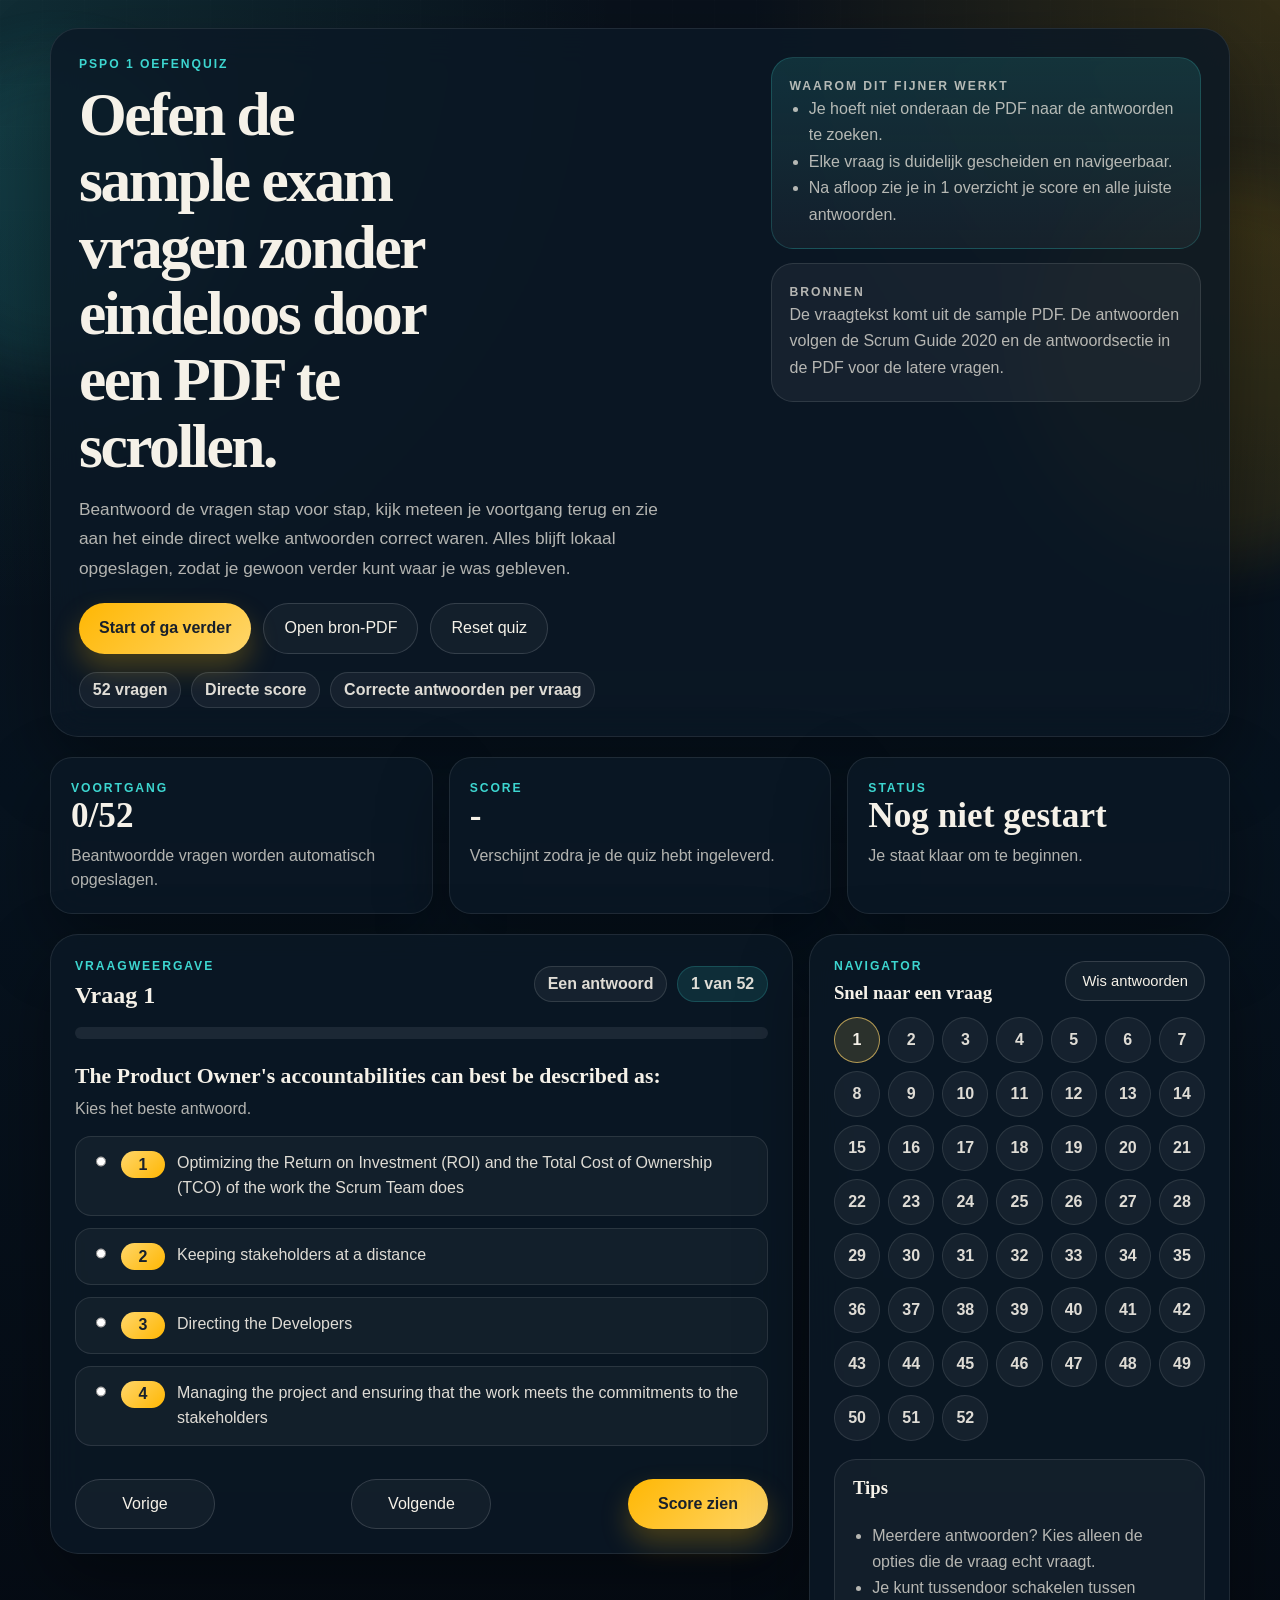
==== commit 561c58ff: "Rename quiz page and keep redirect" ====
--- a/index.html
+++ b/index.html
@@ -3,157 +3,10 @@
 <head>
   <meta charset="utf-8" />
   <meta name="viewport" content="width=device-width, initial-scale=1" />
+  <meta http-equiv="refresh" content="0; url=./PSPO-I_SaotoSoep.html" />
   <title>PSPO 1 Oefenquiz</title>
-  <meta
-    name="description"
-    content="Oefen de Scrum Product Owner sample exam vragen in een overzichtelijke quiz met score, navigatie en correcte antwoorden per vraag."
-  />
-  <link rel="preconnect" href="https://fonts.googleapis.com" />
-  <link rel="preconnect" href="https://fonts.gstatic.com" crossorigin />
-  <link
-    href="https://fonts.googleapis.com/css2?family=Merriweather:wght@700;900&family=Source+Sans+3:wght@400;500;600;700;800&display=swap"
-    rel="stylesheet"
-  />
-  <link rel="stylesheet" href="./css/styles.css" />
-  <script src="./js/questions.js" defer></script>
-  <script src="./js/app.js" defer></script>
 </head>
 <body>
-  <div class="page-glow page-glow-a"></div>
-  <div class="page-glow page-glow-b"></div>
-
-  <main class="app-shell">
-    <section class="hero card">
-      <div class="hero-copy">
-        <p class="eyebrow">PSPO 1 oefenquiz</p>
-        <h1>Oefen de sample exam vragen zonder eindeloos door een PDF te scrollen.</h1>
-        <p class="lead">
-          Beantwoord de vragen stap voor stap, kijk meteen je voortgang terug en zie aan het
-          einde direct welke antwoorden correct waren. Alles blijft lokaal opgeslagen, zodat je
-          gewoon verder kunt waar je was gebleven.
-        </p>
-
-        <div class="hero-actions">
-          <button id="startBtn" class="primary-action" type="button">Start of ga verder</button>
-          <a class="secondary-action" href="./Scrum%20Product%20Owner%20Sample%20Exam%20Questions.pdf" download>
-            Open bron-PDF
-          </a>
-          <button id="resetBtnTop" class="ghost-action" type="button">Reset quiz</button>
-        </div>
-
-        <div class="hero-notes">
-          <span>52 vragen</span>
-          <span>Directe score</span>
-          <span>Correcte antwoorden per vraag</span>
-        </div>
-      </div>
-
-      <aside class="hero-panel">
-        <div class="panel-card accent">
-          <p class="panel-label">Waarom dit fijner werkt</p>
-          <ul>
-            <li>Je hoeft niet onderaan de PDF naar de antwoorden te zoeken.</li>
-            <li>Elke vraag is duidelijk gescheiden en navigeerbaar.</li>
-            <li>Na afloop zie je in 1 overzicht je score en alle juiste antwoorden.</li>
-          </ul>
-        </div>
-
-        <div class="panel-card">
-          <p class="panel-label">Bronnen</p>
-          <p>
-            De vraagtekst komt uit de sample PDF. De antwoorden volgen de Scrum Guide 2020 en
-            de antwoordsectie in de PDF voor de latere vragen.
-          </p>
-        </div>
-      </aside>
-    </section>
-
-    <section class="stats-grid" aria-label="Quiz overzicht">
-      <article class="stat-card card">
-        <span class="stat-label">Voortgang</span>
-        <strong id="answeredCount">0/52</strong>
-        <p>Beantwoordde vragen worden automatisch opgeslagen.</p>
-      </article>
-      <article class="stat-card card">
-        <span class="stat-label">Score</span>
-        <strong id="scoreCount">-</strong>
-        <p>Verschijnt zodra je de quiz hebt ingeleverd.</p>
-      </article>
-      <article class="stat-card card">
-        <span class="stat-label">Status</span>
-        <strong id="statusLabel">Nog niet gestart</strong>
-        <p id="statusDetail">Je staat klaar om te beginnen.</p>
-      </article>
-    </section>
-
-    <section class="quiz-layout">
-      <article class="card quiz-card">
-        <div class="quiz-header">
-          <div>
-            <p class="eyebrow">Vraagweergave</p>
-            <h2 id="quizTitle">Vraag 1</h2>
-          </div>
-          <div class="quiz-meta">
-            <span id="questionMode" class="pill">Een antwoord</span>
-            <span id="questionCounter" class="pill pill-soft">0 van 52</span>
-          </div>
-        </div>
-
-        <div class="progress-track" aria-hidden="true">
-          <div id="progressFill" class="progress-fill"></div>
-        </div>
-
-        <div id="questionHost" class="question-host"></div>
-
-        <div class="quiz-actions">
-          <button id="prevBtn" type="button">Vorige</button>
-          <button id="nextBtn" type="button">Volgende</button>
-          <button id="submitBtn" class="primary-action" type="button">Score zien</button>
-        </div>
-      </article>
-
-      <aside class="card side-card">
-        <div class="side-section">
-          <div class="side-header">
-            <div>
-              <p class="eyebrow">Navigator</p>
-              <h3>Snel naar een vraag</h3>
-            </div>
-            <button id="clearBtn" type="button" class="ghost-action small">Wis antwoorden</button>
-          </div>
-          <div id="navigator" class="navigator" aria-label="Vraag navigator"></div>
-        </div>
-
-        <div class="side-section info-box">
-          <h3>Tips</h3>
-          <ul>
-            <li>Meerdere antwoorden? Kies alleen de opties die de vraag echt vraagt.</li>
-            <li>Je kunt tussendoor schakelen tussen vragen zonder iets kwijt te raken.</li>
-            <li>Na het inleveren zie je per vraag jouw keuze en het correcte antwoord.</li>
-          </ul>
-        </div>
-      </aside>
-    </section>
-
-    <section id="results" class="card results-card hidden" aria-live="polite">
-      <div class="results-header">
-        <div>
-          <p class="eyebrow">Resultaat</p>
-          <h2>Je score en review</h2>
-        </div>
-        <div id="scoreBadge" class="score-badge">-</div>
-      </div>
-
-      <div id="resultsSummary" class="results-summary"></div>
-      <div id="reviewList" class="review-list"></div>
-
-      <div class="results-actions">
-        <button id="restartBtn" class="primary-action" type="button">Opnieuw beginnen</button>
-        <a class="secondary-action" href="./Scrum%20Product%20Owner%20Sample%20Exam%20Questions.pdf" download>
-          PDF opnieuw openen
-        </a>
-      </div>
-    </section>
-  </main>
+  <p>Redirecting to the quiz...</p>
 </body>
 </html>
